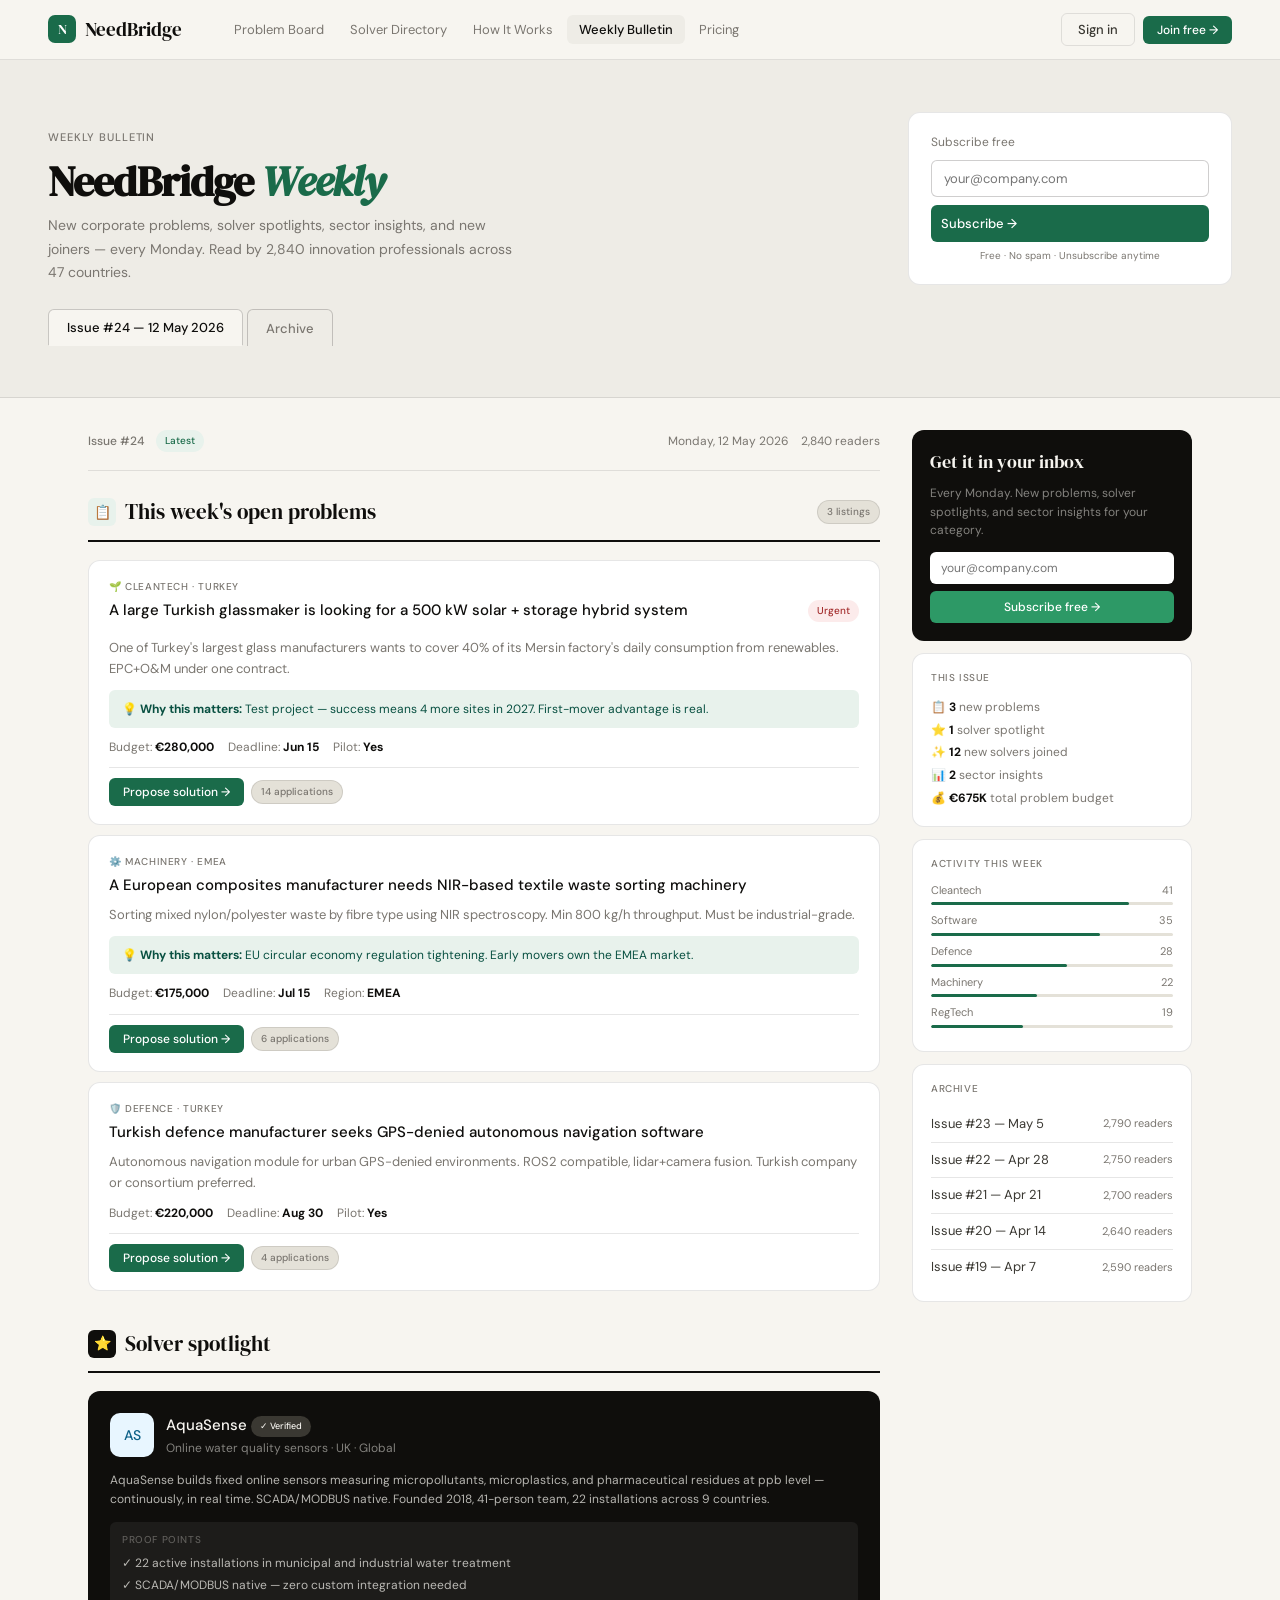
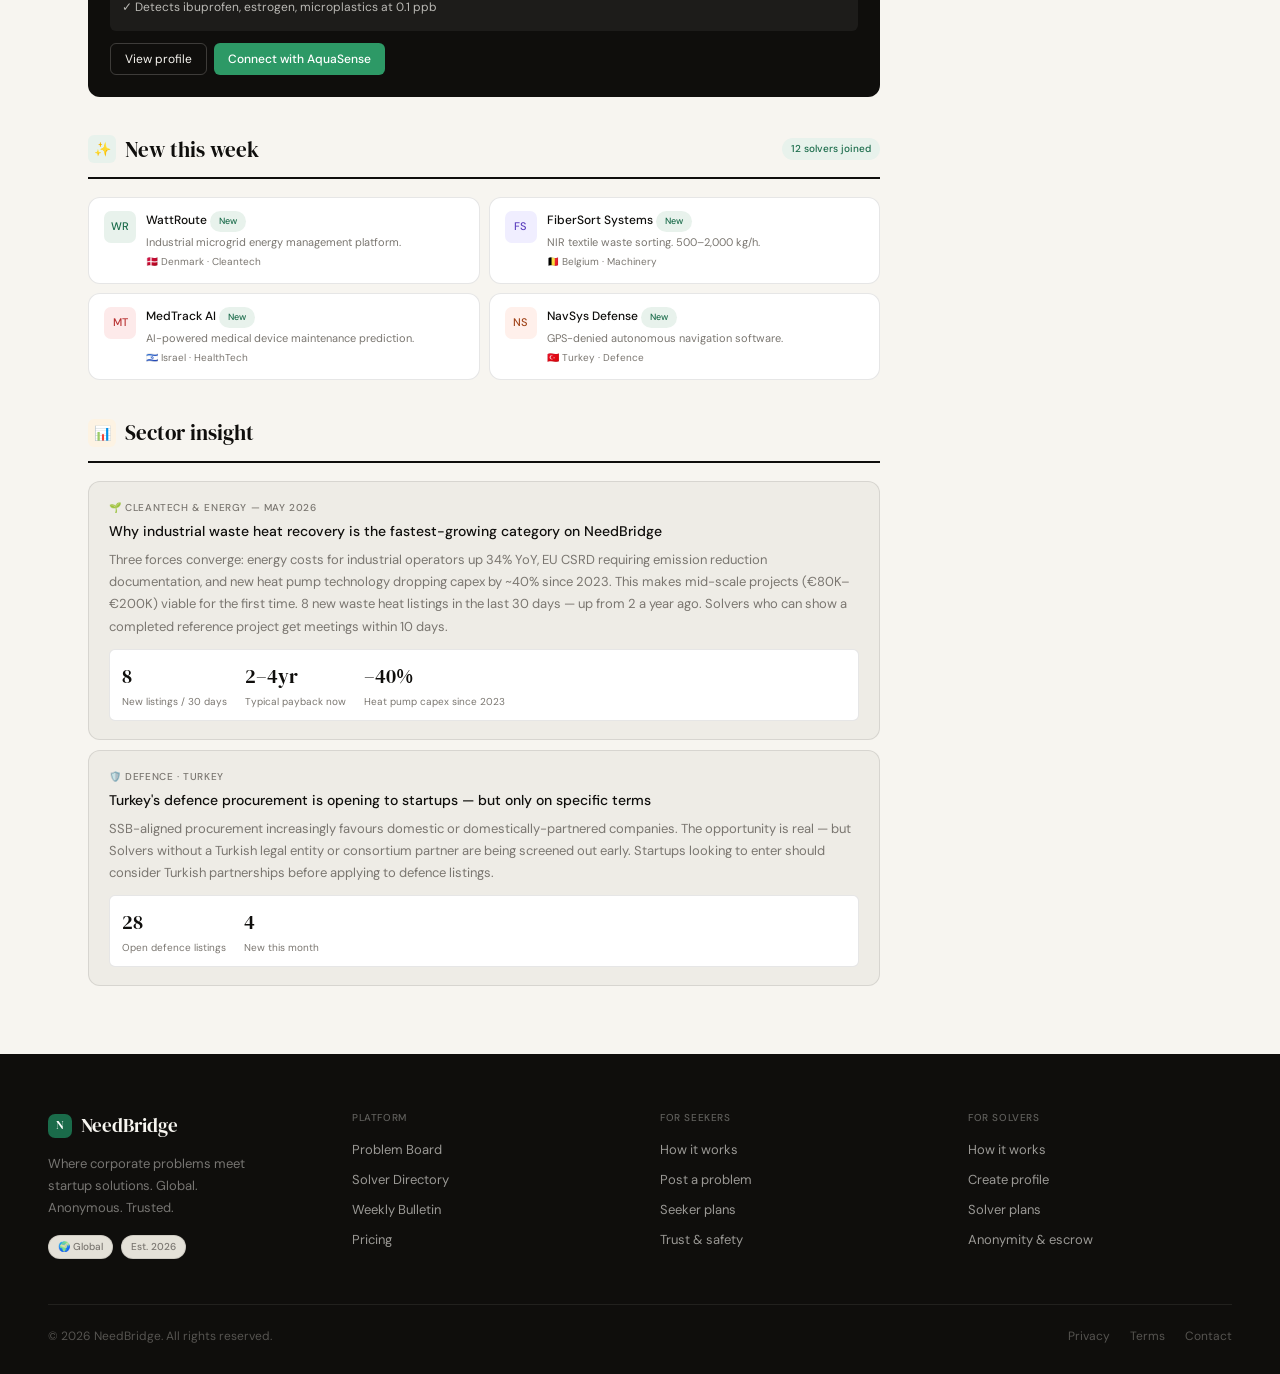
==== bulletin.html @ edf105d5 "v3 production site" ====
<!DOCTYPE html>
<html lang="en">
<head>
<meta charset="UTF-8"><meta name="viewport" content="width=device-width,initial-scale=1">
<title>Weekly Bulletin — NeedBridge</title>
<meta name="description" content="NeedBridge Weekly — new corporate problems, solver spotlights, sector insights, and new joiners. Every Monday.">
<link rel="preconnect" href="https://fonts.googleapis.com">
<link href="https://fonts.googleapis.com/css2?family=DM+Serif+Display:ital@0;1&family=DM+Sans:wght@300;400;500&display=swap" rel="stylesheet">
<link rel="stylesheet" href="style.css">
<style>
.bul-hero{background:var(--paper2);border-bottom:1px solid var(--line);padding:52px 48px}
.bh-inner{max-width:1200px;margin:0 auto;display:grid;grid-template-columns:1fr auto;align-items:end;gap:40px}
h1.bh-h{font-family:'DM Serif Display',serif;font-size:42px;line-height:1.1;letter-spacing:-.02em;margin-bottom:10px}
h1.bh-h em{font-style:italic;color:var(--green)}
.bh-d{font-size:14px;color:var(--ink3);line-height:1.7;max-width:480px}
.sub-box{background:var(--white);border:1px solid var(--line);border-radius:var(--rl);padding:20px 22px;min-width:240px}
.sub-lbl{font-size:12px;color:var(--ink3);margin-bottom:8px}
.sub-in{width:100%;padding:9px 12px;border:1px solid var(--line2);border-radius:var(--r);font-size:13px;font-family:'DM Sans',sans-serif;color:var(--ink);outline:none;margin-bottom:8px}
.sub-in:focus{border-color:var(--green)}
.sub-note{font-size:10px;color:var(--ink3);text-align:center;margin-top:6px}
.bul-tabs{display:flex;gap:4px;margin-top:24px}
.btab{padding:9px 18px;font-size:13px;font-weight:500;cursor:pointer;border:1px solid var(--line2);border-bottom:none;background:none;color:var(--ink3);transition:all .15s;border-radius:var(--r) var(--r) 0 0;margin-bottom:-1px}
.btab.on{background:var(--paper);color:var(--ink);border-bottom:1px solid var(--paper)}
.bul-layout{max-width:1200px;margin:0 auto;padding:32px 48px;display:grid;grid-template-columns:1fr 280px;gap:32px}
.issue-meta{display:flex;align-items:center;gap:12px;margin-bottom:24px;padding-bottom:18px;border-bottom:1px solid var(--line);font-size:12px;color:var(--ink3)}
.bsec{margin-bottom:36px}
.bsec-head{display:flex;align-items:center;gap:9px;margin-bottom:18px;padding-bottom:11px;border-bottom:2px solid var(--ink)}
.bsec-ic{width:28px;height:28px;border-radius:6px;display:flex;align-items:center;justify-content:center;font-size:14px}
.bsec-label{font-family:'DM Serif Display',serif;font-size:21px;color:var(--ink)}
.bprob{background:var(--white);border:1px solid var(--line);border-radius:var(--rl);padding:18px 20px;margin-bottom:10px;cursor:pointer;transition:border-color .15s}
.bprob:hover{border-color:var(--line2)}
.bp-lbl{font-size:10px;font-weight:500;letter-spacing:.06em;text-transform:uppercase;color:var(--ink3);margin-bottom:5px}
.bp-title{font-size:15px;font-weight:500;color:var(--ink);line-height:1.4;margin-bottom:8px}
.bp-ctx{font-size:13px;color:var(--ink3);line-height:1.65;margin-bottom:10px}
.why-box{background:var(--green-l);border-radius:var(--r);padding:10px 13px;font-size:12px;color:#085041;margin-bottom:10px;line-height:1.55}
.bp-meta{display:flex;gap:14px;flex-wrap:wrap;margin-bottom:10px}
.bm{font-size:12px;color:var(--ink3)}.bm strong{color:var(--ink)}
.bp-foot{display:flex;gap:7px;align-items:center;padding-top:10px;border-top:1px solid var(--line)}
.spotlight-dk{background:var(--ink);border-radius:var(--rl);padding:22px;margin-bottom:10px}
.sp-top{display:flex;gap:12px;align-items:flex-start;margin-bottom:12px}
.sp-logo{width:44px;height:44px;border-radius:10px;display:flex;align-items:center;justify-content:center;font-size:14px;font-weight:500;flex-shrink:0}
.sp-nm{font-size:15px;font-weight:500;color:var(--paper);margin-bottom:2px}
.sp-tl{font-size:12px;color:rgba(247,245,240,.5)}
.sp-body{font-size:12px;color:rgba(247,245,240,.72);line-height:1.65;margin-bottom:12px}
.sp-proof{background:rgba(247,245,240,.06);border-radius:var(--r);padding:10px 12px;margin-bottom:12px}
.sp-proof-lbl{font-size:10px;font-weight:500;letter-spacing:.06em;text-transform:uppercase;color:rgba(247,245,240,.3);margin-bottom:6px}
.sp-proof-item{font-size:12px;color:rgba(247,245,240,.72);margin-bottom:3px}
.sp-foot{display:flex;gap:7px}
.btn-wh{font-size:12px;padding:7px 14px;border-radius:var(--r);border:1px solid rgba(247,245,240,.2);background:none;color:var(--paper);cursor:pointer;font-family:'DM Sans',sans-serif}
.btn-gm{font-size:12px;padding:7px 14px;border-radius:var(--r);border:none;background:var(--green-m);color:#fff;cursor:pointer;font-family:'DM Sans',sans-serif;font-weight:500}
.new-grid{display:grid;grid-template-columns:1fr 1fr;gap:9px}
.nsu{background:var(--white);border:1px solid var(--line);border-radius:var(--rl);padding:13px 15px;display:flex;gap:10px}
.nsu-logo{width:32px;height:32px;border-radius:7px;display:flex;align-items:center;justify-content:center;font-size:11px;font-weight:500;flex-shrink:0}
.nsu-nm{font-size:12px;font-weight:500;color:var(--ink);margin-bottom:2px}
.nsu-ds{font-size:11px;color:var(--ink3);line-height:1.5}
.nsu-co{font-size:10px;color:var(--ink3);margin-top:4px}
.insight{background:var(--paper2);border:1px solid var(--line);border-radius:var(--rl);padding:18px 20px;margin-bottom:10px}
.ins-tag{font-size:10px;font-weight:500;letter-spacing:.06em;text-transform:uppercase;color:var(--ink3);margin-bottom:6px}
.ins-title{font-size:14px;font-weight:500;color:var(--ink);margin-bottom:8px;line-height:1.4}
.ins-body{font-size:13px;color:var(--ink3);line-height:1.7;margin-bottom:11px}
.ins-stats{display:flex;gap:18px;background:var(--white);border-radius:var(--r);border:1px solid var(--line);padding:10px 12px}
.is-n{font-family:'DM Serif Display',serif;font-size:20px;color:var(--ink)}
.is-l{font-size:10px;color:var(--ink3);margin-top:2px}
.bul-sb{display:flex;flex-direction:column;gap:12px}
.sb-card{background:var(--white);border:1px solid var(--line);border-radius:var(--rl);padding:16px 18px}
.sb-t{font-size:10px;font-weight:500;letter-spacing:.06em;text-transform:uppercase;color:var(--ink3);margin-bottom:10px}
.stbar{margin-bottom:7px}
.stbar-lbl{display:flex;justify-content:space-between;font-size:11px;color:var(--ink3);margin-bottom:3px}
.stbar-tr{height:3px;background:var(--paper3);border-radius:2px;overflow:hidden}
.stbar-fl{height:100%;border-radius:2px;background:var(--green)}
.arc-item{display:flex;justify-content:space-between;align-items:center;padding:7px 0;border-bottom:1px solid var(--line);cursor:pointer}
.arc-item:last-child{border-bottom:none}
.arc-l{font-size:13px;color:var(--ink2);transition:color .15s}.arc-item:hover .arc-l{color:var(--green)}
.arc-m{font-size:11px;color:var(--ink3)}
.sub-dk{background:var(--ink);border-radius:var(--rl);padding:18px}
.sd-h{font-family:'DM Serif Display',serif;font-size:18px;color:var(--paper);margin-bottom:7px}
.sd-d{font-size:12px;color:rgba(247,245,240,.5);margin-bottom:12px;line-height:1.55}
.sd-in{width:100%;padding:8px 11px;border-radius:var(--r);border:none;font-size:12px;font-family:'DM Sans',sans-serif;margin-bottom:7px;outline:none}
.sd-btn{width:100%;padding:8px;border-radius:var(--r);border:none;background:var(--green-m);color:#fff;font-size:12px;font-weight:500;cursor:pointer;font-family:'DM Sans',sans-serif}

/* 
  BEEHIIV EMBED NOTE:
  To connect your real Beehiiv newsletter:
  1. Create account at beehiiv.com (free)
  2. Go to Settings > Embeds
  3. Copy the embed code
  4. Replace the .sub-box form in the hero AND .sub-dk sidebar 
     with your Beehiiv embed code
*/
</style>
</head>
<body>
<div id="nav-root"></div>

<div class="bul-hero">
  <div class="bh-inner">
    <div>
      <div style="font-size:11px;font-weight:500;letter-spacing:.08em;text-transform:uppercase;color:var(--ink3);margin-bottom:11px">Weekly Bulletin</div>
      <h1 class="bh-h">NeedBridge <em>Weekly</em></h1>
      <p class="bh-d">New corporate problems, solver spotlights, sector insights, and new joiners — every Monday. Read by 2,840 innovation professionals across 47 countries.</p>
    </div>
    <div class="sub-box">
      <div class="sub-lbl">Subscribe free</div>
      <!-- REPLACE THIS WITH YOUR BEEHIIV EMBED CODE -->
      <input class="sub-in" type="email" placeholder="your@company.com">
      <button class="btn btn-primary" style="width:100%;font-size:13px;padding:10px" onclick="subscribeNewsletter()">Subscribe →</button>
      <div class="sub-note">Free · No spam · Unsubscribe anytime</div>
    </div>
  </div>
  <div style="max-width:1200px;margin:0 auto">
    <div class="bul-tabs">
      <button class="btab on" onclick="showIssue('current',this)">Issue #24 — 12 May 2026</button>
      <button class="btab" onclick="showIssue('archive',this)">Archive</button>
    </div>
  </div>
</div>

<div id="issue-current" style="display:block">
<div class="bul-layout">
  <div>
    <div class="issue-meta">
      <span style="font-weight:500">Issue #24</span>
      <span class="badge badge-green">Latest</span>
      <span style="margin-left:auto">Monday, 12 May 2026</span>
      <span>2,840 readers</span>
    </div>

    <div class="bsec">
      <div class="bsec-head">
        <div class="bsec-ic" style="background:var(--green-l)">📋</div>
        <span class="bsec-label">This week's open problems</span>
        <span class="badge badge-gray" style="margin-left:auto">3 listings</span>
      </div>

      <div class="bprob" onclick="location.href='problems.html'">
        <div class="bp-lbl">🌱 Cleantech · Turkey</div>
        <div style="display:flex;justify-content:space-between;align-items:flex-start;margin-bottom:8px">
          <div class="bp-title" style="flex:1;margin-right:10px">A large Turkish glassmaker is looking for a 500 kW solar + storage hybrid system</div>
          <span class="badge badge-red">Urgent</span>
        </div>
        <div class="bp-ctx">One of Turkey's largest glass manufacturers wants to cover 40% of its Mersin factory's daily consumption from renewables. EPC+O&M under one contract.</div>
        <div class="why-box">💡 <strong>Why this matters:</strong> Test project — success means 4 more sites in 2027. First-mover advantage is real.</div>
        <div class="bp-meta"><span class="bm">Budget: <strong>€280,000</strong></span><span class="bm">Deadline: <strong>Jun 15</strong></span><span class="bm">Pilot: <strong>Yes</strong></span></div>
        <div class="bp-foot"><button class="btn btn-primary btn-sm">Propose solution →</button><span class="badge badge-gray">14 applications</span></div>
      </div>

      <div class="bprob" onclick="location.href='problems.html'">
        <div class="bp-lbl">⚙️ Machinery · EMEA</div>
        <div class="bp-title" style="margin-bottom:8px">A European composites manufacturer needs NIR-based textile waste sorting machinery</div>
        <div class="bp-ctx">Sorting mixed nylon/polyester waste by fibre type using NIR spectroscopy. Min 800 kg/h throughput. Must be industrial-grade.</div>
        <div class="why-box">💡 <strong>Why this matters:</strong> EU circular economy regulation tightening. Early movers own the EMEA market.</div>
        <div class="bp-meta"><span class="bm">Budget: <strong>€175,000</strong></span><span class="bm">Deadline: <strong>Jul 15</strong></span><span class="bm">Region: <strong>EMEA</strong></span></div>
        <div class="bp-foot"><button class="btn btn-primary btn-sm">Propose solution →</button><span class="badge badge-gray">6 applications</span></div>
      </div>

      <div class="bprob" onclick="location.href='problems.html'">
        <div class="bp-lbl">🛡️ Defence · Turkey</div>
        <div class="bp-title" style="margin-bottom:8px">Turkish defence manufacturer seeks GPS-denied autonomous navigation software</div>
        <div class="bp-ctx">Autonomous navigation module for urban GPS-denied environments. ROS2 compatible, lidar+camera fusion. Turkish company or consortium preferred.</div>
        <div class="bp-meta"><span class="bm">Budget: <strong>€220,000</strong></span><span class="bm">Deadline: <strong>Aug 30</strong></span><span class="bm">Pilot: <strong>Yes</strong></span></div>
        <div class="bp-foot"><button class="btn btn-primary btn-sm">Propose solution →</button><span class="badge badge-gray">4 applications</span></div>
      </div>
    </div>

    <div class="bsec">
      <div class="bsec-head">
        <div class="bsec-ic" style="background:var(--ink);color:var(--paper)">⭐</div>
        <span class="bsec-label">Solver spotlight</span>
      </div>
      <div class="spotlight-dk">
        <div class="sp-top">
          <div class="sp-logo" style="background:#e8f6ff;color:#0c6087">AS</div>
          <div>
            <div class="sp-nm">AquaSense <span class="badge badge-dark" style="font-size:9px;vertical-align:middle">✓ Verified</span></div>
            <div class="sp-tl">Online water quality sensors · UK · Global</div>
          </div>
        </div>
        <div class="sp-body">AquaSense builds fixed online sensors measuring micropollutants, microplastics, and pharmaceutical residues at ppb level — continuously, in real time. SCADA/MODBUS native. Founded 2018, 41-person team, 22 installations across 9 countries.</div>
        <div class="sp-proof">
          <div class="sp-proof-lbl">Proof points</div>
          <div class="sp-proof-item">✓ 22 active installations in municipal and industrial water treatment</div>
          <div class="sp-proof-item">✓ SCADA/MODBUS native — zero custom integration needed</div>
          <div class="sp-proof-item">✓ Detects ibuprofen, estrogen, microplastics at 0.1 ppb</div>
        </div>
        <div class="sp-foot">
          <button class="btn-wh" onclick="location.href='solvers.html'">View profile</button>
          <button class="btn-gm" onclick="location.href='join.html?role=seeker'">Connect with AquaSense</button>
        </div>
      </div>
    </div>

    <div class="bsec">
      <div class="bsec-head">
        <div class="bsec-ic" style="background:var(--green-l)">✨</div>
        <span class="bsec-label">New this week</span>
        <span class="badge badge-green" style="margin-left:auto">12 solvers joined</span>
      </div>
      <div class="new-grid">
        <div class="nsu"><div class="nsu-logo" style="background:#e8f2ec;color:#1a6b4a">WR</div><div><div class="nsu-nm">WattRoute <span class="badge badge-new" style="font-size:9px">New</span></div><div class="nsu-ds">Industrial microgrid energy management platform.</div><div class="nsu-co">🇩🇰 Denmark · Cleantech</div></div></div>
        <div class="nsu"><div class="nsu-logo" style="background:#f0eeff;color:#5b3fbe">FS</div><div><div class="nsu-nm">FiberSort Systems <span class="badge badge-new" style="font-size:9px">New</span></div><div class="nsu-ds">NIR textile waste sorting. 500–2,000 kg/h.</div><div class="nsu-co">🇧🇪 Belgium · Machinery</div></div></div>
        <div class="nsu"><div class="nsu-logo" style="background:#fdeaea;color:#b83232">MT</div><div><div class="nsu-nm">MedTrack AI <span class="badge badge-new" style="font-size:9px">New</span></div><div class="nsu-ds">AI-powered medical device maintenance prediction.</div><div class="nsu-co">🇮🇱 Israel · HealthTech</div></div></div>
        <div class="nsu"><div class="nsu-logo" style="background:#fff0eb;color:#a0441a">NS</div><div><div class="nsu-nm">NavSys Defense <span class="badge badge-new" style="font-size:9px">New</span></div><div class="nsu-ds">GPS-denied autonomous navigation software.</div><div class="nsu-co">🇹🇷 Turkey · Defence</div></div></div>
      </div>
    </div>

    <div class="bsec">
      <div class="bsec-head">
        <div class="bsec-ic" style="background:var(--amber-l)">📊</div>
        <span class="bsec-label">Sector insight</span>
      </div>
      <div class="insight">
        <div class="ins-tag">🌱 Cleantech & Energy — May 2026</div>
        <div class="ins-title">Why industrial waste heat recovery is the fastest-growing category on NeedBridge</div>
        <div class="ins-body">Three forces converge: energy costs for industrial operators up 34% YoY, EU CSRD requiring emission reduction documentation, and new heat pump technology dropping capex by ~40% since 2023. This makes mid-scale projects (€80K–€200K) viable for the first time. 8 new waste heat listings in the last 30 days — up from 2 a year ago. Solvers who can show a completed reference project get meetings within 10 days.</div>
        <div class="ins-stats">
          <div><div class="is-n">8</div><div class="is-l">New listings / 30 days</div></div>
          <div><div class="is-n">2–4yr</div><div class="is-l">Typical payback now</div></div>
          <div><div class="is-n">–40%</div><div class="is-l">Heat pump capex since 2023</div></div>
        </div>
      </div>
      <div class="insight">
        <div class="ins-tag">🛡️ Defence · Turkey</div>
        <div class="ins-title">Turkey's defence procurement is opening to startups — but only on specific terms</div>
        <div class="ins-body">SSB-aligned procurement increasingly favours domestic or domestically-partnered companies. The opportunity is real — but Solvers without a Turkish legal entity or consortium partner are being screened out early. Startups looking to enter should consider Turkish partnerships before applying to defence listings.</div>
        <div class="ins-stats">
          <div><div class="is-n">28</div><div class="is-l">Open defence listings</div></div>
          <div><div class="is-n">4</div><div class="is-l">New this month</div></div>
        </div>
      </div>
    </div>
  </div>

  <div class="bul-sb">
    <div class="sub-dk">
      <div class="sd-h">Get it in your inbox</div>
      <div class="sd-d">Every Monday. New problems, solver spotlights, and sector insights for your category.</div>
      <!-- REPLACE WITH BEEHIIV EMBED -->
      <input class="sd-in" type="email" placeholder="your@company.com">
      <button class="sd-btn" onclick="subscribeNewsletter()">Subscribe free →</button>
    </div>
    <div class="sb-card">
      <div class="sb-t">This issue</div>
      <div style="font-size:12px;color:var(--ink3);line-height:1.9">
        <div>📋 <strong style="color:var(--ink)">3</strong> new problems</div>
        <div>⭐ <strong style="color:var(--ink)">1</strong> solver spotlight</div>
        <div>✨ <strong style="color:var(--ink)">12</strong> new solvers joined</div>
        <div>📊 <strong style="color:var(--ink)">2</strong> sector insights</div>
        <div>💰 <strong style="color:var(--ink)">€675K</strong> total problem budget</div>
      </div>
    </div>
    <div class="sb-card">
      <div class="sb-t">Activity this week</div>
      <div class="stbar"><div class="stbar-lbl"><span>Cleantech</span><span>41</span></div><div class="stbar-tr"><div class="stbar-fl" style="width:82%"></div></div></div>
      <div class="stbar"><div class="stbar-lbl"><span>Software</span><span>35</span></div><div class="stbar-tr"><div class="stbar-fl" style="width:70%"></div></div></div>
      <div class="stbar"><div class="stbar-lbl"><span>Defence</span><span>28</span></div><div class="stbar-tr"><div class="stbar-fl" style="width:56%"></div></div></div>
      <div class="stbar"><div class="stbar-lbl"><span>Machinery</span><span>22</span></div><div class="stbar-tr"><div class="stbar-fl" style="width:44%"></div></div></div>
      <div class="stbar"><div class="stbar-lbl"><span>RegTech</span><span>19</span></div><div class="stbar-tr"><div class="stbar-fl" style="width:38%"></div></div></div>
    </div>
    <div class="sb-card">
      <div class="sb-t">Archive</div>
      <div class="arc-item"><span class="arc-l">Issue #23 — May 5</span><span class="arc-m">2,790 readers</span></div>
      <div class="arc-item"><span class="arc-l">Issue #22 — Apr 28</span><span class="arc-m">2,750 readers</span></div>
      <div class="arc-item"><span class="arc-l">Issue #21 — Apr 21</span><span class="arc-m">2,700 readers</span></div>
      <div class="arc-item"><span class="arc-l">Issue #20 — Apr 14</span><span class="arc-m">2,640 readers</span></div>
      <div class="arc-item"><span class="arc-l">Issue #19 — Apr 7</span><span class="arc-m">2,590 readers</span></div>
    </div>
  </div>
</div>
</div>

<div id="issue-archive" style="display:none">
<div style="max-width:1200px;margin:0 auto;padding:32px 48px">
  <div style="font-size:15px;color:var(--ink3);margin-bottom:22px">All 24 issues of NeedBridge Weekly</div>
  <div style="display:grid;grid-template-columns:repeat(4,1fr);gap:10px" id="archive-grid"></div>
</div>
</div>

<div id="footer-root"></div>
<script src="components.js"></script>
<script>
document.getElementById('nav-root').innerHTML = NAV('bulletin');
document.getElementById('footer-root').innerHTML = FOOTER();

const grid = document.getElementById('archive-grid');
for(let n=24;n>=1;n--){
  const d = document.createElement('div');
  d.className = 'card';
  d.style.cursor = 'pointer';
  d.onclick = () => showIssue('current', document.querySelector('.btab'));
  d.innerHTML = `<div style="font-size:11px;color:var(--ink3);margin-bottom:5px">Issue #${n}</div>
    <div style="font-size:13px;font-weight:500;color:var(--ink);margin-bottom:3px">NeedBridge Weekly</div>
    <div style="font-size:12px;color:var(--ink3);margin-bottom:8px">May ${Math.max(1,26-n)}, 2026</div>
    <div style="font-size:11px;color:var(--ink3)">${(2840-(24-n)*20).toLocaleString()} readers</div>`;
  grid.appendChild(d);
}

function showIssue(id, btn){
  document.getElementById('issue-current').style.display = id==='current'?'block':'none';
  document.getElementById('issue-archive').style.display = id==='archive'?'block':'none';
  document.querySelectorAll('.btab').forEach(b=>b.classList.remove('on'));
  if(btn) btn.classList.add('on');
}

function subscribeNewsletter(){
  /* 
    TODO: Replace with your Beehiiv subscription endpoint or embed.
    For now shows a simple alert.
  */
  alert('Thanks! You\'re subscribed to NeedBridge Weekly. Check your inbox for a confirmation email.');
}
</script>
</body>
</html>
---- style.css ----
@import url('https://fonts.googleapis.com/css2?family=DM+Serif+Display:ital@0;1&family=DM+Sans:wght@300;400;500&display=swap');

:root {
  --ink:       #0f0e0c;
  --ink2:      #3a3832;
  --ink3:      #7a7670;
  --paper:     #f7f5f0;
  --paper2:    #eeece6;
  --paper3:    #e4e1d8;
  --white:     #ffffff;
  --green:     #1a6b4a;
  --green-l:   #e8f2ec;
  --green-m:   #2d9966;
  --amber:     #c47c1a;
  --amber-l:   #fdf3e3;
  --blue:      #185fa5;
  --blue-l:    #e6f1fb;
  --red:       #a32d2d;
  --red-l:     #fcebeb;
  --line:      rgba(15,14,12,0.10);
  --line2:     rgba(15,14,12,0.20);
  --r:         6px;
  --rl:        12px;
  --rxl:       16px;
}

*, *::before, *::after { box-sizing: border-box; margin: 0; padding: 0; }
html { scroll-behavior: smooth; }
body { font-family: 'DM Sans', sans-serif; background: var(--paper); color: var(--ink); font-size: 15px; line-height: 1.6; -webkit-font-smoothing: antialiased; }
h1,h2,h3,h4 { font-family: 'DM Serif Display', serif; }
a { color: inherit; text-decoration: none; }
img { display: block; max-width: 100%; }
button { font-family: 'DM Sans', sans-serif; cursor: pointer; }
input, textarea, select { font-family: 'DM Sans', sans-serif; }

/* NAV */
.nav {
  position: sticky; top: 0; z-index: 100;
  background: rgba(247,245,240,.96); backdrop-filter: blur(10px);
  border-bottom: 1px solid var(--line);
  padding: 0 48px; height: 60px;
  display: flex; align-items: center; gap: 4px;
}
.nav-logo {
  font-family: 'DM Serif Display', serif;
  font-size: 19px; color: var(--ink);
  display: flex; align-items: center; gap: 9px;
  margin-right: 36px; text-decoration: none; flex-shrink: 0;
}
.logo-mark {
  width: 28px; height: 28px; background: var(--green);
  border-radius: 7px; display: flex; align-items: center;
  justify-content: center; font-size: 14px; color: #fff;
}
.nav-links { display: flex; gap: 2px; flex: 1; }
.nav-link {
  font-size: 13px; color: var(--ink3);
  padding: 6px 12px; border-radius: var(--r);
  transition: all .15s; border: none; background: none;
  white-space: nowrap; cursor: pointer;
}
.nav-link:hover, .nav-link.active {
  color: var(--ink); background: var(--paper2); font-weight: 500;
}
.nav-right { display: flex; gap: 8px; align-items: center; margin-left: auto; }

/* BUTTONS */
.btn {
  display: inline-flex; align-items: center; gap: 7px;
  font-family: 'DM Sans', sans-serif; font-weight: 500;
  border-radius: var(--r); border: none; cursor: pointer;
  transition: all .15s; white-space: nowrap; text-decoration: none;
}
.btn-primary { background: var(--green); color: #fff; padding: 10px 22px; font-size: 14px; }
.btn-primary:hover { background: var(--green-m); }
.btn-outline { background: none; color: var(--ink); border: 1px solid var(--line2); padding: 9px 20px; font-size: 14px; }
.btn-outline:hover { border-color: var(--ink3); }
.btn-ghost { background: none; color: var(--ink2); border: 1px solid var(--line); padding: 7px 16px; font-size: 13px; }
.btn-ghost:hover { border-color: var(--ink3); }
.btn-sm { padding: 6px 14px; font-size: 12px; }
.btn-dark { background: var(--ink); color: var(--paper); padding: 10px 22px; font-size: 14px; }
.btn-dark:hover { background: var(--ink2); }

/* BADGES */
.badge {
  display: inline-flex; align-items: center; gap: 4px;
  font-size: 10px; font-weight: 500; padding: 3px 9px;
  border-radius: 20px; white-space: nowrap;
}
.badge-green  { background: var(--green-l); color: var(--green); }
.badge-amber  { background: var(--amber-l); color: var(--amber); }
.badge-blue   { background: var(--blue-l);  color: var(--blue);  }
.badge-red    { background: var(--red-l);   color: var(--red);   }
.badge-dark   { background: var(--ink2);    color: var(--paper); }
.badge-gray   { background: var(--paper3);  color: var(--ink3); border: 1px solid var(--line); }
.badge-new    { background: var(--green-l); color: var(--green); }

/* TAGS */
.tag { font-size: 10px; padding: 2px 8px; border-radius: 4px; background: var(--paper2); color: var(--ink3); border: 1px solid var(--line); }
.tags { display: flex; gap: 5px; flex-wrap: wrap; }

/* CARDS */
.card { background: var(--white); border: 1px solid var(--line); border-radius: var(--rl); padding: 20px 22px; }
.card:hover { border-color: var(--line2); }
.card-muted { background: var(--paper2); border: 1px solid var(--line); border-radius: var(--rl); padding: 20px 22px; }

/* SECTION */
.section { padding: 72px 48px; max-width: 1200px; margin: 0 auto; }
.section-full { padding: 72px 48px; }
.sec-tag { font-size: 11px; font-weight: 500; letter-spacing: .08em; text-transform: uppercase; color: var(--ink3); margin-bottom: 10px; }
.sec-h { font-size: 38px; line-height: 1.1; letter-spacing: -.02em; margin-bottom: 14px; }
.sec-h em { font-style: italic; color: var(--green); }
.sec-d { font-size: 15px; color: var(--ink3); line-height: 1.7; max-width: 520px; }

/* TRUST STRIP */
.trust-strip { border-top: 1px solid var(--line); border-bottom: 1px solid var(--line); background: var(--paper2); padding: 16px 48px; display: flex; align-items: center; gap: 32px; overflow: hidden; }
.ts-label { font-size: 10px; font-weight: 500; letter-spacing: .07em; text-transform: uppercase; color: var(--ink3); flex-shrink: 0; }
.ts-logos { display: flex; gap: 28px; flex-wrap: wrap; align-items: center; }
.ts-logo { font-family: 'DM Serif Display', serif; font-size: 14px; color: var(--ink3); }

/* FREE BANNER */
.free-banner { background: var(--green-l); border: 1px solid rgba(26,107,74,.15); border-radius: var(--r); padding: 10px 16px; font-size: 12px; color: var(--green); display: flex; align-items: center; gap: 8px; margin-bottom: 16px; }

/* LOCK OVERLAY */
.locked-wrap { position: relative; overflow: hidden; border-radius: var(--rl); }
.locked-overlay {
  position: absolute; inset: 0;
  background: linear-gradient(to bottom, rgba(247,245,240,0) 0%, rgba(247,245,240,.92) 40%, rgba(247,245,240,1) 100%);
  display: flex; flex-direction: column; align-items: center; justify-content: flex-end;
  padding-bottom: 32px; z-index: 2;
}
.lock-box { text-align: center; }
.lock-icon { font-size: 24px; margin-bottom: 10px; }
.lock-title { font-size: 15px; font-weight: 500; color: var(--ink); margin-bottom: 6px; }
.lock-sub { font-size: 13px; color: var(--ink3); margin-bottom: 16px; }

/* DARK SECTION */
.dark-section { background: var(--ink); color: var(--paper); padding: 72px 48px; }
.dark-inner { max-width: 1200px; margin: 0 auto; }
.dark-tag { font-size: 11px; font-weight: 500; letter-spacing: .08em; text-transform: uppercase; color: rgba(247,245,240,.35); margin-bottom: 10px; }
.dark-h { font-family: 'DM Serif Display', serif; font-size: 38px; letter-spacing: -.02em; margin-bottom: 14px; color: var(--paper); }
.dark-h em { font-style: italic; color: var(--green-m); }
.dark-d { font-size: 15px; color: rgba(247,245,240,.6); line-height: 1.7; max-width: 520px; }

/* FOOTER */
footer { background: var(--ink); color: var(--paper); padding: 56px 48px 28px; }
.footer-inner { max-width: 1200px; margin: 0 auto; }
.footer-grid { display: grid; grid-template-columns: 260px 1fr 1fr 1fr; gap: 44px; margin-bottom: 44px; }
.footer-logo { font-family: 'DM Serif Display', serif; font-size: 19px; display: flex; align-items: center; gap: 9px; margin-bottom: 12px; color: var(--paper); }
.footer-desc { font-size: 13px; color: rgba(247,245,240,.45); line-height: 1.7; max-width: 210px; }
.footer-col-title { font-size: 10px; font-weight: 500; letter-spacing: .06em; text-transform: uppercase; color: rgba(247,245,240,.35); margin-bottom: 14px; }
.footer-link { display: block; font-size: 13px; color: rgba(247,245,240,.6); margin-bottom: 9px; transition: color .15s; }
.footer-link:hover { color: var(--paper); }
.footer-bottom { border-top: 1px solid rgba(247,245,240,.08); padding-top: 22px; display: flex; justify-content: space-between; align-items: center; }
.footer-copy { font-size: 12px; color: rgba(247,245,240,.3); }
.footer-legal { display: flex; gap: 20px; }
.footer-legal a { font-size: 12px; color: rgba(247,245,240,.3); transition: color .15s; }
.footer-legal a:hover { color: rgba(247,245,240,.7); }

/* NL SECTION */
.nl-section { border-top: 1px solid var(--line); padding: 72px 48px; text-align: center; }
.nl-inner { max-width: 520px; margin: 0 auto; }
.nl-pre { font-size: 12px; color: var(--ink3); margin-bottom: 8px; }
.nl-h { font-family: 'DM Serif Display', serif; font-size: 34px; letter-spacing: -.01em; margin-bottom: 12px; line-height: 1.15; }
.nl-d { font-size: 14px; color: var(--ink3); margin-bottom: 24px; line-height: 1.7; }
.nl-form { display: flex; gap: 8px; max-width: 380px; margin: 0 auto 10px; }
.nl-input { flex: 1; padding: 10px 14px; border-radius: var(--r); border: 1px solid var(--line2); background: var(--white); font-size: 13px; font-family: 'DM Sans', sans-serif; color: var(--ink); outline: none; transition: border-color .15s; }
.nl-input:focus { border-color: var(--green); }
.nl-note { font-size: 11px; color: var(--ink3); }

/* FORM ELEMENTS */
.form-group { margin-bottom: 16px; }
.form-label { font-size: 11px; font-weight: 500; color: var(--ink3); display: block; margin-bottom: 5px; letter-spacing: .02em; }
.form-input { width: 100%; padding: 9px 12px; border: 1px solid var(--line2); border-radius: var(--r); font-size: 13px; font-family: 'DM Sans', sans-serif; color: var(--ink); background: var(--white); outline: none; transition: border-color .15s; }
.form-input:focus { border-color: var(--green); }
.form-select { width: 100%; padding: 9px 12px; border: 1px solid var(--line2); border-radius: var(--r); font-size: 13px; font-family: 'DM Sans', sans-serif; color: var(--ink); background: var(--white); outline: none; }
.form-textarea { width: 100%; padding: 9px 12px; border: 1px solid var(--line2); border-radius: var(--r); font-size: 13px; font-family: 'DM Sans', sans-serif; color: var(--ink); background: var(--white); outline: none; resize: vertical; min-height: 90px; transition: border-color .15s; }
.form-textarea:focus { border-color: var(--green); }
.form-row { display: grid; grid-template-columns: 1fr 1fr; gap: 12px; }

/* HOW STEPS */
.how-step { display: grid; grid-template-columns: 48px 1fr; gap: 0; }
.hs-left { display: flex; flex-direction: column; align-items: center; padding-top: 2px; }
.hs-num { width: 36px; height: 36px; border-radius: 50%; display: flex; align-items: center; justify-content: center; font-size: 13px; font-weight: 500; flex-shrink: 0; }
.hs-line { width: 1.5px; flex: 1; min-height: 20px; background: var(--line); margin-top: 3px; }
.hs-body { padding: 0 0 28px 16px; }
.hs-label { font-size: 10px; font-weight: 500; letter-spacing: .07em; text-transform: uppercase; margin-bottom: 5px; }
.hs-title { font-size: 16px; font-weight: 500; color: var(--ink); margin-bottom: 7px; }
.hs-desc { font-size: 13px; color: var(--ink3); line-height: 1.7; }
.hs-detail { border-radius: var(--r); padding: 12px 14px; margin-top: 10px; }
.hs-detail-row { display: flex; align-items: flex-start; gap: 8px; font-size: 12px; line-height: 1.55; margin-bottom: 6px; color: inherit; }
.hs-detail-row:last-child { margin-bottom: 0; }

/* PLAN CARDS */
.plan { background: var(--white); border: 1px solid var(--line); border-radius: var(--rl); padding: 28px; display: flex; flex-direction: column; }
.plan.featured { background: var(--ink); border-color: var(--ink); }
.plan-tag { font-size: 10px; font-weight: 500; letter-spacing: .06em; text-transform: uppercase; color: var(--ink3); margin-bottom: 14px; }
.plan.featured .plan-tag { color: rgba(247,245,240,.4); }
.plan-name { font-family: 'DM Serif Display', serif; font-size: 22px; color: var(--ink); margin-bottom: 5px; }
.plan.featured .plan-name { color: var(--paper); }
.plan-desc { font-size: 12px; color: var(--ink3); margin-bottom: 18px; line-height: 1.6; }
.plan.featured .plan-desc { color: rgba(247,245,240,.55); }
.plan-price { font-family: 'DM Serif Display', serif; font-size: 38px; color: var(--ink); line-height: 1; }
.plan.featured .plan-price { color: var(--paper); }
.plan-period { font-size: 11px; color: var(--ink3); margin-top: 4px; margin-bottom: 20px; }
.plan.featured .plan-period { color: rgba(247,245,240,.4); }
.plan-divider { border: none; border-top: 1px solid var(--line); margin: 18px 0; }
.plan.featured .plan-divider { border-color: rgba(247,245,240,.12); }
.plan-feat { display: flex; align-items: flex-start; gap: 8px; font-size: 12px; color: var(--ink2); margin-bottom: 9px; }
.plan.featured .plan-feat { color: rgba(247,245,240,.82); }
.plan-feat-x { color: var(--ink3); text-decoration: line-through; }
.plan.featured .plan-feat-x { color: rgba(247,245,240,.3); }
.pfc { width: 15px; height: 15px; border-radius: 50%; background: var(--green-l); flex-shrink: 0; display: flex; align-items: center; justify-content: center; margin-top: 1px; }
.pfc::after { content: ''; width: 5px; height: 3px; border-left: 1.5px solid var(--green); border-bottom: 1.5px solid var(--green); transform: rotate(-45deg) translateY(-1px); display: block; }
.plan.featured .pfc { background: rgba(255,255,255,.15); }
.plan.featured .pfc::after { border-color: #fff; }
.pfx { width: 15px; height: 15px; border-radius: 50%; background: var(--paper2); flex-shrink: 0; margin-top: 1px; }
.plan.featured .pfx { background: rgba(255,255,255,.08); }
.plan-cta { margin-top: auto; padding-top: 18px; }
.cta-ghost { width: 100%; padding: 10px; border-radius: var(--r); font-size: 13px; font-weight: 500; cursor: pointer; border: 1px solid var(--line2); background: none; color: var(--ink); font-family: 'DM Sans', sans-serif; transition: border-color .15s; }
.cta-ghost:hover { border-color: var(--ink3); }
.cta-white { width: 100%; padding: 10px; border-radius: var(--r); font-size: 13px; font-weight: 500; cursor: pointer; border: 1px solid rgba(247,245,240,.2); background: rgba(247,245,240,.1); color: var(--paper); font-family: 'DM Sans', sans-serif; }

/* TOGGLE */
.toggle-wrap { display: flex; align-items: center; justify-content: center; gap: 12px; margin-bottom: 36px; }
.toggle-lbl { font-size: 13px; color: var(--ink3); }
.toggle-lbl.on { color: var(--ink); font-weight: 500; }
.save-pill { background: var(--green-l); color: var(--green); font-size: 10px; font-weight: 500; padding: 2px 8px; border-radius: 20px; }
.toggle-track { width: 40px; height: 22px; border-radius: 11px; background: var(--green); border: none; cursor: pointer; position: relative; flex-shrink: 0; }
.toggle-thumb { width: 16px; height: 16px; border-radius: 50%; background: #fff; position: absolute; top: 3px; left: 3px; transition: left .2s; }
.toggle-thumb.right { left: 21px; }

/* FAQ */
.faq-item { border-bottom: 1px solid var(--line); padding: 16px 0; cursor: pointer; }
.faq-q { font-size: 14px; font-weight: 500; color: var(--ink); display: flex; justify-content: space-between; align-items: center; gap: 16px; }
.faq-arr { width: 20px; height: 20px; border-radius: 50%; border: 1px solid var(--line2); display: flex; align-items: center; justify-content: center; font-size: 13px; flex-shrink: 0; transition: transform .2s; color: var(--ink3); }
.faq-a { font-size: 13px; color: var(--ink3); line-height: 1.7; max-height: 0; overflow: hidden; transition: max-height .3s, margin .3s; }
.faq-item.open .faq-arr { transform: rotate(45deg); }
.faq-item.open .faq-a { max-height: 200px; margin-top: 10px; }

/* MODAL */
.modal-bg { position: fixed; inset: 0; background: rgba(15,14,12,.55); z-index: 200; display: flex; align-items: flex-start; justify-content: center; padding: 40px 20px; overflow-y: auto; opacity: 0; pointer-events: none; transition: opacity .2s; }
.modal-bg.open { opacity: 1; pointer-events: all; }
.modal { background: var(--paper); border-radius: var(--rxl); width: 100%; max-width: 680px; box-shadow: 0 24px 64px rgba(0,0,0,.18); overflow: hidden; transform: translateY(20px); transition: transform .2s; }
.modal-bg.open .modal { transform: translateY(0); }

/* LINKEDIN */
.li-btn { display: inline-flex; align-items: center; gap: 7px; background: #0077B5; color: #fff; border: none; padding: 8px 16px; border-radius: var(--r); font-size: 13px; font-weight: 500; cursor: pointer; font-family: 'DM Sans', sans-serif; transition: background .15s; }
.li-btn:hover { background: #005f8e; }
.li-btn svg { width: 16px; height: 16px; fill: #fff; }

/* ANIMATIONS */
@keyframes fadeUp { from { opacity: 0; transform: translateY(14px); } to { opacity: 1; transform: translateY(0); } }
.anim { animation: fadeUp .5s ease both; }
.d1 { animation-delay: .1s; } .d2 { animation-delay: .2s; } .d3 { animation-delay: .3s; } .d4 { animation-delay: .4s; }

/* BLUR PAYWALL */
.blur-wrap { position: relative; }
.blur-content { filter: blur(4px); pointer-events: none; user-select: none; }
.blur-overlay { position: absolute; inset: 0; display: flex; flex-direction: column; align-items: center; justify-content: center; gap: 12px; }

/* RESPONSIVE */
@media (max-width: 900px) {
  .nav { padding: 0 20px; }
  .nav-links { display: none; }
  .section, .section-full, .dark-section { padding: 48px 20px; }
  .footer-grid { grid-template-columns: 1fr 1fr; gap: 28px; }
  footer { padding: 40px 20px 20px; }
}
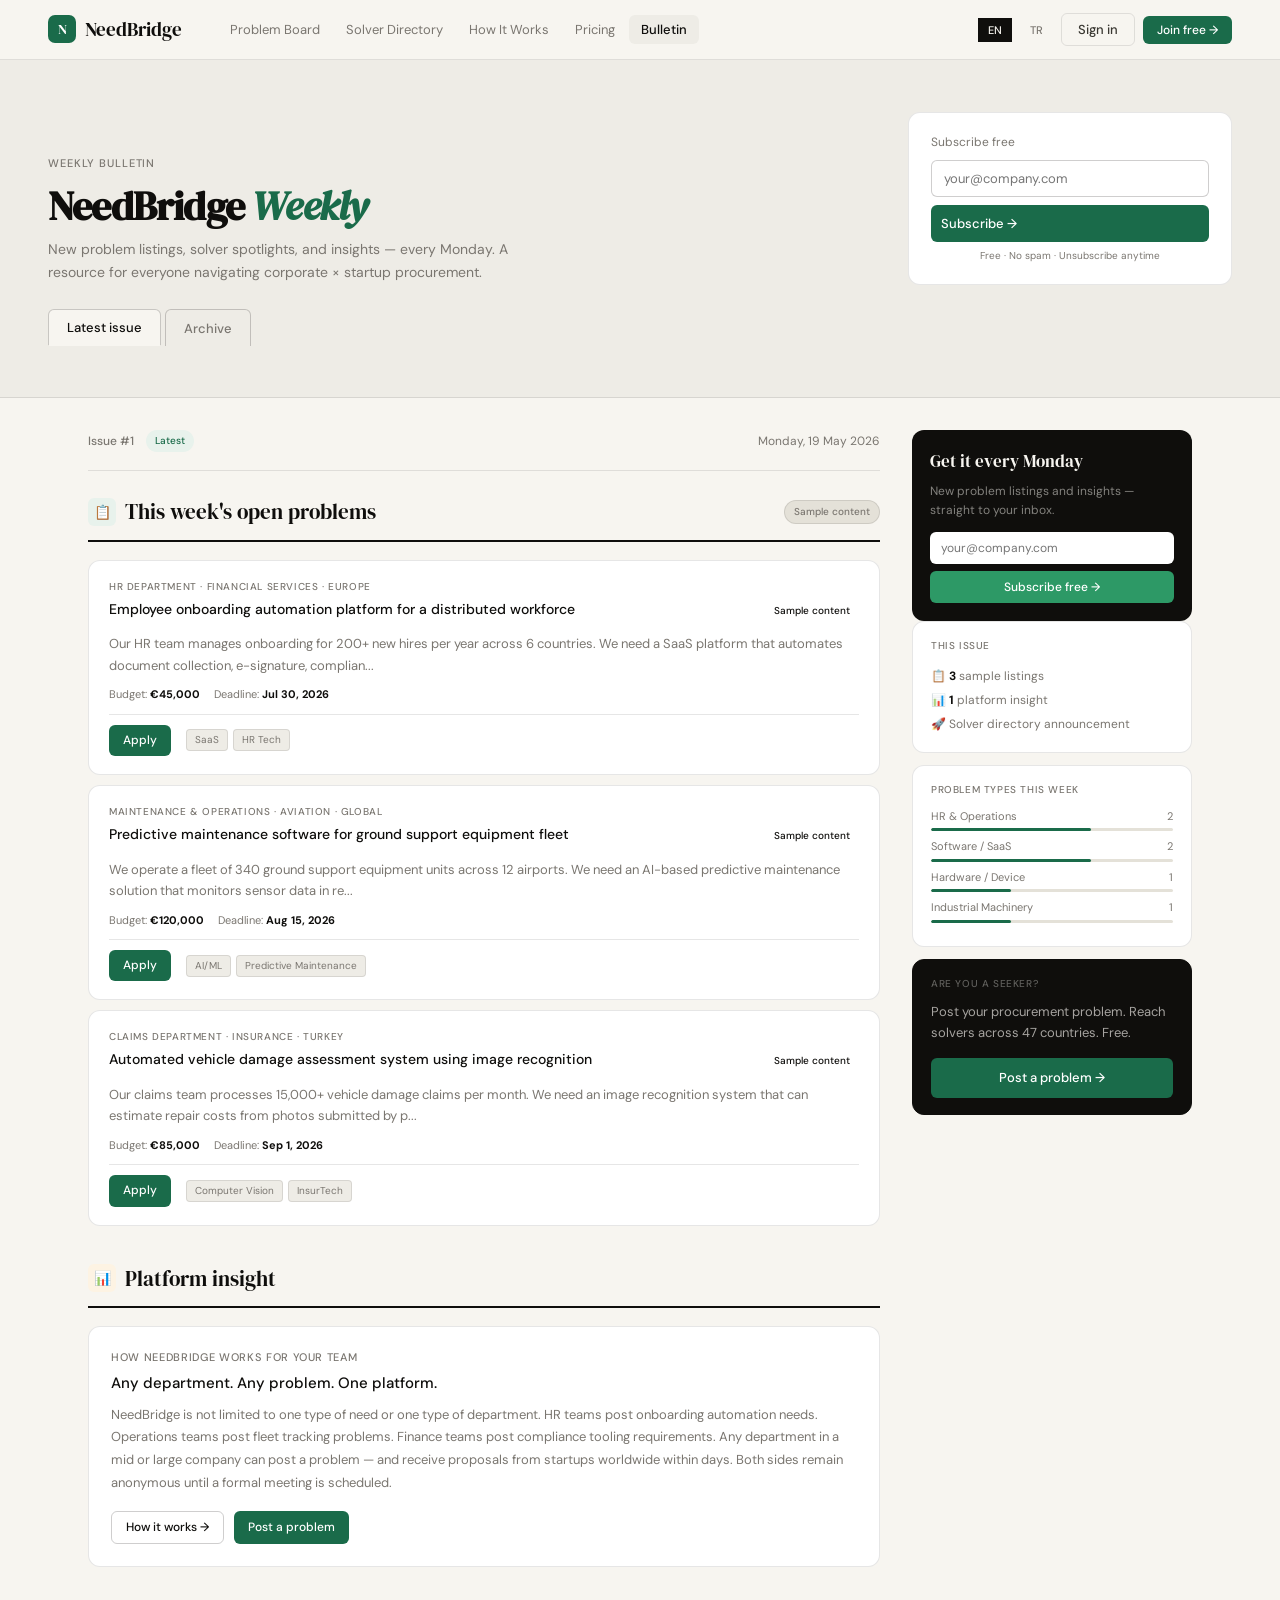
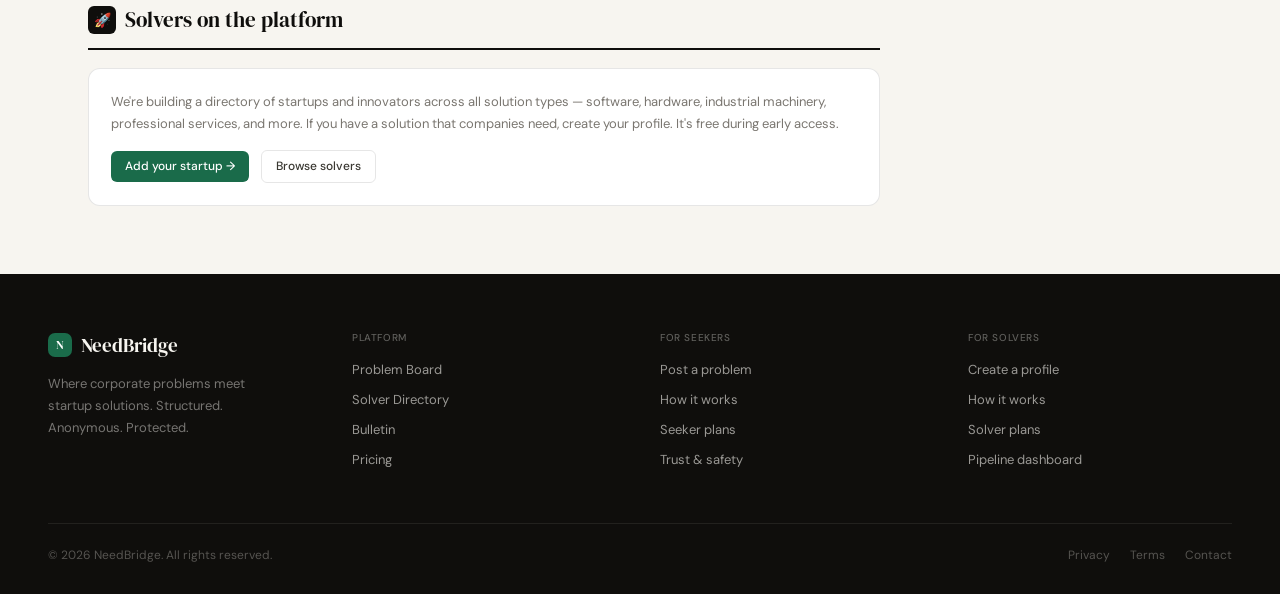
==== commit 17170c12: "final bilingual site" ====
--- a/bulletin.html
+++ b/bulletin.html
@@ -3,23 +3,22 @@
 <head>
 <meta charset="UTF-8"><meta name="viewport" content="width=device-width,initial-scale=1">
 <title>Weekly Bulletin — NeedBridge</title>
-<meta name="description" content="NeedBridge Weekly — new corporate problems, solver spotlights, sector insights, and new joiners. Every Monday.">
 <link rel="preconnect" href="https://fonts.googleapis.com">
 <link href="https://fonts.googleapis.com/css2?family=DM+Serif+Display:ital@0;1&family=DM+Sans:wght@300;400;500&display=swap" rel="stylesheet">
 <link rel="stylesheet" href="style.css">
 <style>
 .bul-hero{background:var(--paper2);border-bottom:1px solid var(--line);padding:52px 48px}
 .bh-inner{max-width:1200px;margin:0 auto;display:grid;grid-template-columns:1fr auto;align-items:end;gap:40px}
-h1.bh-h{font-family:'DM Serif Display',serif;font-size:42px;line-height:1.1;letter-spacing:-.02em;margin-bottom:10px}
+h1.bh-h{font-family:'DM Serif Display',serif;font-size:40px;line-height:1.1;letter-spacing:-.02em;margin-bottom:10px}
 h1.bh-h em{font-style:italic;color:var(--green)}
-.bh-d{font-size:14px;color:var(--ink3);line-height:1.7;max-width:480px}
+.bh-d{font-size:14px;color:var(--ink3);line-height:1.7;max-width:460px}
 .sub-box{background:var(--white);border:1px solid var(--line);border-radius:var(--rl);padding:20px 22px;min-width:240px}
 .sub-lbl{font-size:12px;color:var(--ink3);margin-bottom:8px}
 .sub-in{width:100%;padding:9px 12px;border:1px solid var(--line2);border-radius:var(--r);font-size:13px;font-family:'DM Sans',sans-serif;color:var(--ink);outline:none;margin-bottom:8px}
 .sub-in:focus{border-color:var(--green)}
 .sub-note{font-size:10px;color:var(--ink3);text-align:center;margin-top:6px}
 .bul-tabs{display:flex;gap:4px;margin-top:24px}
-.btab{padding:9px 18px;font-size:13px;font-weight:500;cursor:pointer;border:1px solid var(--line2);border-bottom:none;background:none;color:var(--ink3);transition:all .15s;border-radius:var(--r) var(--r) 0 0;margin-bottom:-1px}
+.btab{padding:9px 18px;font-size:13px;font-weight:500;cursor:pointer;border:1px solid var(--line2);border-bottom:none;background:none;color:var(--ink3);transition:all .15s;border-radius:var(--r) var(--r) 0 0;margin-bottom:-1px;font-family:'DM Sans',sans-serif}
 .btab.on{background:var(--paper);color:var(--ink);border-bottom:1px solid var(--paper)}
 .bul-layout{max-width:1200px;margin:0 auto;padding:32px 48px;display:grid;grid-template-columns:1fr 280px;gap:32px}
 .issue-meta{display:flex;align-items:center;gap:12px;margin-bottom:24px;padding-bottom:18px;border-bottom:1px solid var(--line);font-size:12px;color:var(--ink3)}
@@ -29,64 +28,23 @@
 .bsec-label{font-family:'DM Serif Display',serif;font-size:21px;color:var(--ink)}
 .bprob{background:var(--white);border:1px solid var(--line);border-radius:var(--rl);padding:18px 20px;margin-bottom:10px;cursor:pointer;transition:border-color .15s}
 .bprob:hover{border-color:var(--line2)}
-.bp-lbl{font-size:10px;font-weight:500;letter-spacing:.06em;text-transform:uppercase;color:var(--ink3);margin-bottom:5px}
-.bp-title{font-size:15px;font-weight:500;color:var(--ink);line-height:1.4;margin-bottom:8px}
+.bp-dept{font-size:10px;font-weight:500;letter-spacing:.06em;text-transform:uppercase;color:var(--ink3);margin-bottom:5px}
+.bp-title{font-size:14px;font-weight:500;color:var(--ink);line-height:1.4;margin-bottom:7px}
 .bp-ctx{font-size:13px;color:var(--ink3);line-height:1.65;margin-bottom:10px}
-.why-box{background:var(--green-l);border-radius:var(--r);padding:10px 13px;font-size:12px;color:#085041;margin-bottom:10px;line-height:1.55}
 .bp-meta{display:flex;gap:14px;flex-wrap:wrap;margin-bottom:10px}
-.bm{font-size:12px;color:var(--ink3)}.bm strong{color:var(--ink)}
+.bm{font-size:11px;color:var(--ink3)}.bm strong{color:var(--ink)}
 .bp-foot{display:flex;gap:7px;align-items:center;padding-top:10px;border-top:1px solid var(--line)}
-.spotlight-dk{background:var(--ink);border-radius:var(--rl);padding:22px;margin-bottom:10px}
-.sp-top{display:flex;gap:12px;align-items:flex-start;margin-bottom:12px}
-.sp-logo{width:44px;height:44px;border-radius:10px;display:flex;align-items:center;justify-content:center;font-size:14px;font-weight:500;flex-shrink:0}
-.sp-nm{font-size:15px;font-weight:500;color:var(--paper);margin-bottom:2px}
-.sp-tl{font-size:12px;color:rgba(247,245,240,.5)}
-.sp-body{font-size:12px;color:rgba(247,245,240,.72);line-height:1.65;margin-bottom:12px}
-.sp-proof{background:rgba(247,245,240,.06);border-radius:var(--r);padding:10px 12px;margin-bottom:12px}
-.sp-proof-lbl{font-size:10px;font-weight:500;letter-spacing:.06em;text-transform:uppercase;color:rgba(247,245,240,.3);margin-bottom:6px}
-.sp-proof-item{font-size:12px;color:rgba(247,245,240,.72);margin-bottom:3px}
-.sp-foot{display:flex;gap:7px}
-.btn-wh{font-size:12px;padding:7px 14px;border-radius:var(--r);border:1px solid rgba(247,245,240,.2);background:none;color:var(--paper);cursor:pointer;font-family:'DM Sans',sans-serif}
-.btn-gm{font-size:12px;padding:7px 14px;border-radius:var(--r);border:none;background:var(--green-m);color:#fff;cursor:pointer;font-family:'DM Sans',sans-serif;font-weight:500}
-.new-grid{display:grid;grid-template-columns:1fr 1fr;gap:9px}
-.nsu{background:var(--white);border:1px solid var(--line);border-radius:var(--rl);padding:13px 15px;display:flex;gap:10px}
-.nsu-logo{width:32px;height:32px;border-radius:7px;display:flex;align-items:center;justify-content:center;font-size:11px;font-weight:500;flex-shrink:0}
-.nsu-nm{font-size:12px;font-weight:500;color:var(--ink);margin-bottom:2px}
-.nsu-ds{font-size:11px;color:var(--ink3);line-height:1.5}
-.nsu-co{font-size:10px;color:var(--ink3);margin-top:4px}
-.insight{background:var(--paper2);border:1px solid var(--line);border-radius:var(--rl);padding:18px 20px;margin-bottom:10px}
-.ins-tag{font-size:10px;font-weight:500;letter-spacing:.06em;text-transform:uppercase;color:var(--ink3);margin-bottom:6px}
-.ins-title{font-size:14px;font-weight:500;color:var(--ink);margin-bottom:8px;line-height:1.4}
-.ins-body{font-size:13px;color:var(--ink3);line-height:1.7;margin-bottom:11px}
-.ins-stats{display:flex;gap:18px;background:var(--white);border-radius:var(--r);border:1px solid var(--line);padding:10px 12px}
-.is-n{font-family:'DM Serif Display',serif;font-size:20px;color:var(--ink)}
-.is-l{font-size:10px;color:var(--ink3);margin-top:2px}
-.bul-sb{display:flex;flex-direction:column;gap:12px}
-.sb-card{background:var(--white);border:1px solid var(--line);border-radius:var(--rl);padding:16px 18px}
+.sb-card{background:var(--white);border:1px solid var(--line);border-radius:var(--rl);padding:16px 18px;margin-bottom:12px}
 .sb-t{font-size:10px;font-weight:500;letter-spacing:.06em;text-transform:uppercase;color:var(--ink3);margin-bottom:10px}
+.sub-dk{background:var(--ink);border-radius:var(--rl);padding:18px}
+.sd-h{font-family:'DM Serif Display',serif;font-size:17px;color:var(--paper);margin-bottom:7px}
+.sd-d{font-size:12px;color:rgba(247,245,240,.5);margin-bottom:12px;line-height:1.55}
+.sd-in{width:100%;padding:8px 11px;border-radius:var(--r);border:none;font-size:12px;font-family:'DM Sans',sans-serif;margin-bottom:7px;outline:none}
+.sd-btn{width:100%;padding:8px;border-radius:var(--r);border:none;background:var(--green-m);color:#fff;font-size:12px;font-weight:500;cursor:pointer;font-family:'DM Sans',sans-serif}
 .stbar{margin-bottom:7px}
 .stbar-lbl{display:flex;justify-content:space-between;font-size:11px;color:var(--ink3);margin-bottom:3px}
 .stbar-tr{height:3px;background:var(--paper3);border-radius:2px;overflow:hidden}
 .stbar-fl{height:100%;border-radius:2px;background:var(--green)}
-.arc-item{display:flex;justify-content:space-between;align-items:center;padding:7px 0;border-bottom:1px solid var(--line);cursor:pointer}
-.arc-item:last-child{border-bottom:none}
-.arc-l{font-size:13px;color:var(--ink2);transition:color .15s}.arc-item:hover .arc-l{color:var(--green)}
-.arc-m{font-size:11px;color:var(--ink3)}
-.sub-dk{background:var(--ink);border-radius:var(--rl);padding:18px}
-.sd-h{font-family:'DM Serif Display',serif;font-size:18px;color:var(--paper);margin-bottom:7px}
-.sd-d{font-size:12px;color:rgba(247,245,240,.5);margin-bottom:12px;line-height:1.55}
-.sd-in{width:100%;padding:8px 11px;border-radius:var(--r);border:none;font-size:12px;font-family:'DM Sans',sans-serif;margin-bottom:7px;outline:none}
-.sd-btn{width:100%;padding:8px;border-radius:var(--r);border:none;background:var(--green-m);color:#fff;font-size:12px;font-weight:500;cursor:pointer;font-family:'DM Sans',sans-serif}
-
-/* 
-  BEEHIIV EMBED NOTE:
-  To connect your real Beehiiv newsletter:
-  1. Create account at beehiiv.com (free)
-  2. Go to Settings > Embeds
-  3. Copy the embed code
-  4. Replace the .sub-box form in the hero AND .sub-dk sidebar 
-     with your Beehiiv embed code
-*/
 </style>
 </head>
 <body>
@@ -95,219 +53,215 @@
 <div class="bul-hero">
   <div class="bh-inner">
     <div>
-      <div style="font-size:11px;font-weight:500;letter-spacing:.08em;text-transform:uppercase;color:var(--ink3);margin-bottom:11px">Weekly Bulletin</div>
-      <h1 class="bh-h">NeedBridge <em>Weekly</em></h1>
-      <p class="bh-d">New corporate problems, solver spotlights, sector insights, and new joiners — every Monday. Read by 2,840 innovation professionals across 47 countries.</p>
+      <div style="font-size:11px;font-weight:500;letter-spacing:.08em;text-transform:uppercase;color:var(--ink3);margin-bottom:11px" id="bul-eyebrow">Weekly Bulletin</div>
+      <h1 class="bh-h">NeedBridge <em id="bul-em">Weekly</em></h1>
+      <p class="bh-d" id="bul-desc">New problem listings, solver spotlights, and insights — every Monday. A resource for everyone navigating corporate × startup procurement.</p>
     </div>
     <div class="sub-box">
-      <div class="sub-lbl">Subscribe free</div>
-      <!-- REPLACE THIS WITH YOUR BEEHIIV EMBED CODE -->
-      <input class="sub-in" type="email" placeholder="your@company.com">
-      <button class="btn btn-primary" style="width:100%;font-size:13px;padding:10px" onclick="subscribeNewsletter()">Subscribe →</button>
-      <div class="sub-note">Free · No spam · Unsubscribe anytime</div>
+      <div class="sub-lbl" id="sub-lbl">Subscribe free</div>
+      <!--
+        BEEHIIV EMBED BURAYA GELECEKTİR
+        1. beehiiv.com'da ücretsiz hesap aç
+        2. Settings > Embeds'den kodu kopyala
+        3. Aşağıdaki formu Beehiiv embed koduyla değiştir
+      -->
+      <input class="sub-in" type="email" id="sub-email" placeholder="your@company.com">
+      <button class="btn btn-primary" style="width:100%;font-size:13px;padding:10px" onclick="subNewsletter()" id="sub-btn">Subscribe →</button>
+      <div class="sub-note" id="sub-note">Free · No spam · Unsubscribe anytime</div>
     </div>
   </div>
   <div style="max-width:1200px;margin:0 auto">
     <div class="bul-tabs">
-      <button class="btab on" onclick="showIssue('current',this)">Issue #24 — 12 May 2026</button>
-      <button class="btab" onclick="showIssue('archive',this)">Archive</button>
-    </div>
-  </div>
-</div>
-
-<div id="issue-current" style="display:block">
+      <button class="btab on" onclick="showIssue('current',this)" id="tab-latest">Latest issue</button>
+      <button class="btab" onclick="showIssue('archive',this)" id="tab-archive">Archive</button>
+    </div>
+  </div>
+</div>
+
+<div id="issue-current">
 <div class="bul-layout">
   <div>
     <div class="issue-meta">
-      <span style="font-weight:500">Issue #24</span>
-      <span class="badge badge-green">Latest</span>
-      <span style="margin-left:auto">Monday, 12 May 2026</span>
-      <span>2,840 readers</span>
+      <span style="font-weight:500">Issue #1</span>
+      <span class="badge badge-green" id="issue-latest-badge">Latest</span>
+      <span style="margin-left:auto" id="issue-date">Monday, 19 May 2026</span>
     </div>
 
     <div class="bsec">
       <div class="bsec-head">
         <div class="bsec-ic" style="background:var(--green-l)">📋</div>
-        <span class="bsec-label">This week's open problems</span>
-        <span class="badge badge-gray" style="margin-left:auto">3 listings</span>
-      </div>
-
-      <div class="bprob" onclick="location.href='problems.html'">
-        <div class="bp-lbl">🌱 Cleantech · Turkey</div>
-        <div style="display:flex;justify-content:space-between;align-items:flex-start;margin-bottom:8px">
-          <div class="bp-title" style="flex:1;margin-right:10px">A large Turkish glassmaker is looking for a 500 kW solar + storage hybrid system</div>
-          <span class="badge badge-red">Urgent</span>
-        </div>
-        <div class="bp-ctx">One of Turkey's largest glass manufacturers wants to cover 40% of its Mersin factory's daily consumption from renewables. EPC+O&M under one contract.</div>
-        <div class="why-box">💡 <strong>Why this matters:</strong> Test project — success means 4 more sites in 2027. First-mover advantage is real.</div>
-        <div class="bp-meta"><span class="bm">Budget: <strong>€280,000</strong></span><span class="bm">Deadline: <strong>Jun 15</strong></span><span class="bm">Pilot: <strong>Yes</strong></span></div>
-        <div class="bp-foot"><button class="btn btn-primary btn-sm">Propose solution →</button><span class="badge badge-gray">14 applications</span></div>
-      </div>
-
-      <div class="bprob" onclick="location.href='problems.html'">
-        <div class="bp-lbl">⚙️ Machinery · EMEA</div>
-        <div class="bp-title" style="margin-bottom:8px">A European composites manufacturer needs NIR-based textile waste sorting machinery</div>
-        <div class="bp-ctx">Sorting mixed nylon/polyester waste by fibre type using NIR spectroscopy. Min 800 kg/h throughput. Must be industrial-grade.</div>
-        <div class="why-box">💡 <strong>Why this matters:</strong> EU circular economy regulation tightening. Early movers own the EMEA market.</div>
-        <div class="bp-meta"><span class="bm">Budget: <strong>€175,000</strong></span><span class="bm">Deadline: <strong>Jul 15</strong></span><span class="bm">Region: <strong>EMEA</strong></span></div>
-        <div class="bp-foot"><button class="btn btn-primary btn-sm">Propose solution →</button><span class="badge badge-gray">6 applications</span></div>
-      </div>
-
-      <div class="bprob" onclick="location.href='problems.html'">
-        <div class="bp-lbl">🛡️ Defence · Turkey</div>
-        <div class="bp-title" style="margin-bottom:8px">Turkish defence manufacturer seeks GPS-denied autonomous navigation software</div>
-        <div class="bp-ctx">Autonomous navigation module for urban GPS-denied environments. ROS2 compatible, lidar+camera fusion. Turkish company or consortium preferred.</div>
-        <div class="bp-meta"><span class="bm">Budget: <strong>€220,000</strong></span><span class="bm">Deadline: <strong>Aug 30</strong></span><span class="bm">Pilot: <strong>Yes</strong></span></div>
-        <div class="bp-foot"><button class="btn btn-primary btn-sm">Propose solution →</button><span class="badge badge-gray">4 applications</span></div>
-      </div>
-    </div>
-
-    <div class="bsec">
-      <div class="bsec-head">
-        <div class="bsec-ic" style="background:var(--ink);color:var(--paper)">⭐</div>
-        <span class="bsec-label">Solver spotlight</span>
-      </div>
-      <div class="spotlight-dk">
-        <div class="sp-top">
-          <div class="sp-logo" style="background:#e8f6ff;color:#0c6087">AS</div>
-          <div>
-            <div class="sp-nm">AquaSense <span class="badge badge-dark" style="font-size:9px;vertical-align:middle">✓ Verified</span></div>
-            <div class="sp-tl">Online water quality sensors · UK · Global</div>
-          </div>
-        </div>
-        <div class="sp-body">AquaSense builds fixed online sensors measuring micropollutants, microplastics, and pharmaceutical residues at ppb level — continuously, in real time. SCADA/MODBUS native. Founded 2018, 41-person team, 22 installations across 9 countries.</div>
-        <div class="sp-proof">
-          <div class="sp-proof-lbl">Proof points</div>
-          <div class="sp-proof-item">✓ 22 active installations in municipal and industrial water treatment</div>
-          <div class="sp-proof-item">✓ SCADA/MODBUS native — zero custom integration needed</div>
-          <div class="sp-proof-item">✓ Detects ibuprofen, estrogen, microplastics at 0.1 ppb</div>
-        </div>
-        <div class="sp-foot">
-          <button class="btn-wh" onclick="location.href='solvers.html'">View profile</button>
-          <button class="btn-gm" onclick="location.href='join.html?role=seeker'">Connect with AquaSense</button>
-        </div>
-      </div>
-    </div>
-
-    <div class="bsec">
-      <div class="bsec-head">
-        <div class="bsec-ic" style="background:var(--green-l)">✨</div>
-        <span class="bsec-label">New this week</span>
-        <span class="badge badge-green" style="margin-left:auto">12 solvers joined</span>
-      </div>
-      <div class="new-grid">
-        <div class="nsu"><div class="nsu-logo" style="background:#e8f2ec;color:#1a6b4a">WR</div><div><div class="nsu-nm">WattRoute <span class="badge badge-new" style="font-size:9px">New</span></div><div class="nsu-ds">Industrial microgrid energy management platform.</div><div class="nsu-co">🇩🇰 Denmark · Cleantech</div></div></div>
-        <div class="nsu"><div class="nsu-logo" style="background:#f0eeff;color:#5b3fbe">FS</div><div><div class="nsu-nm">FiberSort Systems <span class="badge badge-new" style="font-size:9px">New</span></div><div class="nsu-ds">NIR textile waste sorting. 500–2,000 kg/h.</div><div class="nsu-co">🇧🇪 Belgium · Machinery</div></div></div>
-        <div class="nsu"><div class="nsu-logo" style="background:#fdeaea;color:#b83232">MT</div><div><div class="nsu-nm">MedTrack AI <span class="badge badge-new" style="font-size:9px">New</span></div><div class="nsu-ds">AI-powered medical device maintenance prediction.</div><div class="nsu-co">🇮🇱 Israel · HealthTech</div></div></div>
-        <div class="nsu"><div class="nsu-logo" style="background:#fff0eb;color:#a0441a">NS</div><div><div class="nsu-nm">NavSys Defense <span class="badge badge-new" style="font-size:9px">New</span></div><div class="nsu-ds">GPS-denied autonomous navigation software.</div><div class="nsu-co">🇹🇷 Turkey · Defence</div></div></div>
-      </div>
+        <span class="bsec-label" id="bsec-problems">This week's open problems</span>
+        <span class="badge badge-gray" style="margin-left:auto" id="bsec-sample-note">Sample content</span>
+      </div>
+      <div id="bulletin-problems"></div>
     </div>
 
     <div class="bsec">
       <div class="bsec-head">
         <div class="bsec-ic" style="background:var(--amber-l)">📊</div>
-        <span class="bsec-label">Sector insight</span>
-      </div>
-      <div class="insight">
-        <div class="ins-tag">🌱 Cleantech & Energy — May 2026</div>
-        <div class="ins-title">Why industrial waste heat recovery is the fastest-growing category on NeedBridge</div>
-        <div class="ins-body">Three forces converge: energy costs for industrial operators up 34% YoY, EU CSRD requiring emission reduction documentation, and new heat pump technology dropping capex by ~40% since 2023. This makes mid-scale projects (€80K–€200K) viable for the first time. 8 new waste heat listings in the last 30 days — up from 2 a year ago. Solvers who can show a completed reference project get meetings within 10 days.</div>
-        <div class="ins-stats">
-          <div><div class="is-n">8</div><div class="is-l">New listings / 30 days</div></div>
-          <div><div class="is-n">2–4yr</div><div class="is-l">Typical payback now</div></div>
-          <div><div class="is-n">–40%</div><div class="is-l">Heat pump capex since 2023</div></div>
+        <span class="bsec-label" id="bsec-insight">Platform insight</span>
+      </div>
+      <div class="card" style="padding:22px">
+        <div style="font-size:11px;font-weight:500;letter-spacing:.06em;text-transform:uppercase;color:var(--ink3);margin-bottom:6px" id="insight-tag">How NeedBridge works for your team</div>
+        <div style="font-size:15px;font-weight:500;color:var(--ink);margin-bottom:10px;line-height:1.4" id="insight-title">Any department. Any problem. One platform.</div>
+        <div style="font-size:13px;color:var(--ink3);line-height:1.75" id="insight-body">NeedBridge is not limited to one type of need or one type of department. HR teams post onboarding automation needs. Operations teams post fleet tracking problems. Finance teams post compliance tooling requirements. Any department in a mid or large company can post a problem — and receive proposals from startups worldwide within days. The platform is structured so that both sides remain anonymous until a formal meeting is scheduled, protecting both the company and the startup throughout the process.</div>
+        <div style="margin-top:16px;display:flex;gap:10px">
+          <a href="how-it-works.html" class="btn btn-outline btn-sm" id="insight-cta1">How it works →</a>
+          <a href="join.html?role=seeker" class="btn btn-primary btn-sm" id="insight-cta2">Post a problem</a>
         </div>
       </div>
-      <div class="insight">
-        <div class="ins-tag">🛡️ Defence · Turkey</div>
-        <div class="ins-title">Turkey's defence procurement is opening to startups — but only on specific terms</div>
-        <div class="ins-body">SSB-aligned procurement increasingly favours domestic or domestically-partnered companies. The opportunity is real — but Solvers without a Turkish legal entity or consortium partner are being screened out early. Startups looking to enter should consider Turkish partnerships before applying to defence listings.</div>
-        <div class="ins-stats">
-          <div><div class="is-n">28</div><div class="is-l">Open defence listings</div></div>
-          <div><div class="is-n">4</div><div class="is-l">New this month</div></div>
+    </div>
+
+    <div class="bsec">
+      <div class="bsec-head">
+        <div class="bsec-ic" style="background:var(--ink);color:var(--paper)">🚀</div>
+        <span class="bsec-label" id="bsec-solvers">Solvers on the platform</span>
+      </div>
+      <div class="card" style="padding:22px">
+        <div style="font-size:13px;color:var(--ink3);line-height:1.75" id="solver-intro">We're building a directory of startups and innovators across all solution types — software, hardware, industrial machinery, professional services, and more. If you have a solution that companies need, create your profile. It's free during early access.</div>
+        <div style="margin-top:14px">
+          <a href="join.html?role=solver" class="btn btn-primary btn-sm" id="solver-cta">Add your startup →</a>
+          <a href="solvers.html" class="btn btn-ghost btn-sm" style="margin-left:8px" id="solver-dir">Browse solvers</a>
         </div>
       </div>
     </div>
   </div>
 
-  <div class="bul-sb">
+  <div>
     <div class="sub-dk">
-      <div class="sd-h">Get it in your inbox</div>
-      <div class="sd-d">Every Monday. New problems, solver spotlights, and sector insights for your category.</div>
-      <!-- REPLACE WITH BEEHIIV EMBED -->
+      <div class="sd-h" id="sdk-h">Get it every Monday</div>
+      <div class="sd-d" id="sdk-d">New problem listings, solver spotlights, and insights — straight to your inbox.</div>
+      <!-- BEEHIIV EMBED PLACEHOLDER -->
       <input class="sd-in" type="email" placeholder="your@company.com">
-      <button class="sd-btn" onclick="subscribeNewsletter()">Subscribe free →</button>
+      <button class="sd-btn" onclick="subNewsletter()" id="sdk-btn">Subscribe free →</button>
     </div>
     <div class="sb-card">
-      <div class="sb-t">This issue</div>
-      <div style="font-size:12px;color:var(--ink3);line-height:1.9">
-        <div>📋 <strong style="color:var(--ink)">3</strong> new problems</div>
-        <div>⭐ <strong style="color:var(--ink)">1</strong> solver spotlight</div>
-        <div>✨ <strong style="color:var(--ink)">12</strong> new solvers joined</div>
-        <div>📊 <strong style="color:var(--ink)">2</strong> sector insights</div>
-        <div>💰 <strong style="color:var(--ink)">€675K</strong> total problem budget</div>
-      </div>
+      <div class="sb-t" id="sb-this">This issue</div>
+      <div style="font-size:12px;color:var(--ink3);line-height:2" id="sb-stats"></div>
     </div>
     <div class="sb-card">
-      <div class="sb-t">Activity this week</div>
-      <div class="stbar"><div class="stbar-lbl"><span>Cleantech</span><span>41</span></div><div class="stbar-tr"><div class="stbar-fl" style="width:82%"></div></div></div>
-      <div class="stbar"><div class="stbar-lbl"><span>Software</span><span>35</span></div><div class="stbar-tr"><div class="stbar-fl" style="width:70%"></div></div></div>
-      <div class="stbar"><div class="stbar-lbl"><span>Defence</span><span>28</span></div><div class="stbar-tr"><div class="stbar-fl" style="width:56%"></div></div></div>
-      <div class="stbar"><div class="stbar-lbl"><span>Machinery</span><span>22</span></div><div class="stbar-tr"><div class="stbar-fl" style="width:44%"></div></div></div>
-      <div class="stbar"><div class="stbar-lbl"><span>RegTech</span><span>19</span></div><div class="stbar-tr"><div class="stbar-fl" style="width:38%"></div></div></div>
-    </div>
-    <div class="sb-card">
-      <div class="sb-t">Archive</div>
-      <div class="arc-item"><span class="arc-l">Issue #23 — May 5</span><span class="arc-m">2,790 readers</span></div>
-      <div class="arc-item"><span class="arc-l">Issue #22 — Apr 28</span><span class="arc-m">2,750 readers</span></div>
-      <div class="arc-item"><span class="arc-l">Issue #21 — Apr 21</span><span class="arc-m">2,700 readers</span></div>
-      <div class="arc-item"><span class="arc-l">Issue #20 — Apr 14</span><span class="arc-m">2,640 readers</span></div>
-      <div class="arc-item"><span class="arc-l">Issue #19 — Apr 7</span><span class="arc-m">2,590 readers</span></div>
+      <div class="sb-t" id="sb-types">Problem types this week</div>
+      <div class="stbar"><div class="stbar-lbl"><span id="st1">HR & Operations</span><span>2</span></div><div class="stbar-tr"><div class="stbar-fl" style="width:66%"></div></div></div>
+      <div class="stbar"><div class="stbar-lbl"><span id="st2">Software / SaaS</span><span>2</span></div><div class="stbar-tr"><div class="stbar-fl" style="width:66%"></div></div></div>
+      <div class="stbar"><div class="stbar-lbl"><span id="st3">Hardware / Device</span><span>1</span></div><div class="stbar-tr"><div class="stbar-fl" style="width:33%"></div></div></div>
+      <div class="stbar"><div class="stbar-lbl"><span id="st4">Industrial Machinery</span><span>1</span></div><div class="stbar-tr"><div class="stbar-fl" style="width:33%"></div></div></div>
+    </div>
+    <div class="sb-card" style="background:var(--ink);border-color:var(--ink)">
+      <div class="sb-t" style="color:rgba(247,245,240,.35)" id="sb-seeker-t">Are you a Seeker?</div>
+      <div style="font-size:13px;color:rgba(247,245,240,.65);margin-bottom:14px;line-height:1.6" data-i18n="pb_seeker_cta_d"></div>
+      <a href="join.html?role=seeker" class="btn btn-primary" style="display:block;text-align:center;font-size:13px;padding:10px;text-decoration:none" data-i18n="pb_seeker_cta_btn">Post a problem →</a>
     </div>
   </div>
 </div>
 </div>
 
 <div id="issue-archive" style="display:none">
-<div style="max-width:1200px;margin:0 auto;padding:32px 48px">
-  <div style="font-size:15px;color:var(--ink3);margin-bottom:22px">All 24 issues of NeedBridge Weekly</div>
-  <div style="display:grid;grid-template-columns:repeat(4,1fr);gap:10px" id="archive-grid"></div>
-</div>
+  <div style="max-width:1200px;margin:0 auto;padding:32px 48px">
+    <div style="font-size:15px;color:var(--ink3);margin-bottom:22px" id="arch-title">All issues of NeedBridge Weekly</div>
+    <div class="card" style="padding:22px;text-align:center">
+      <div style="font-size:32px;margin-bottom:10px">📬</div>
+      <div style="font-family:'DM Serif Display',serif;font-size:20px;color:var(--ink);margin-bottom:8px" id="arch-h">Issue #1 is the first.</div>
+      <div style="font-size:13px;color:var(--ink3);line-height:1.7;max-width:400px;margin:0 auto" id="arch-d">NeedBridge is just getting started. Subscribe to receive every issue going forward — and help us build the most useful procurement intelligence resource in the market.</div>
+      <div style="margin-top:18px">
+        <input style="padding:9px 14px;border:1px solid var(--line2);border-radius:var(--r);font-size:13px;font-family:'DM Sans',sans-serif;outline:none;width:240px;margin-right:8px" type="email" placeholder="your@company.com">
+        <button class="btn btn-primary" onclick="subNewsletter()" id="arch-btn">Subscribe →</button>
+      </div>
+    </div>
+  </div>
 </div>
 
 <div id="footer-root"></div>
+<script src="i18n.js"></script>
 <script src="components.js"></script>
 <script>
-document.getElementById('nav-root').innerHTML = NAV('bulletin');
-document.getElementById('footer-root').innerHTML = FOOTER();
-
-const grid = document.getElementById('archive-grid');
-for(let n=24;n>=1;n--){
-  const d = document.createElement('div');
-  d.className = 'card';
-  d.style.cursor = 'pointer';
-  d.onclick = () => showIssue('current', document.querySelector('.btab'));
-  d.innerHTML = `<div style="font-size:11px;color:var(--ink3);margin-bottom:5px">Issue #${n}</div>
-    <div style="font-size:13px;font-weight:500;color:var(--ink);margin-bottom:3px">NeedBridge Weekly</div>
-    <div style="font-size:12px;color:var(--ink3);margin-bottom:8px">May ${Math.max(1,26-n)}, 2026</div>
-    <div style="font-size:11px;color:var(--ink3)">${(2840-(24-n)*20).toLocaleString()} readers</div>`;
-  grid.appendChild(d);
-}
-
-function showIssue(id, btn){
+renderNav('bulletin');
+renderFooter();
+
+function showIssue(id, btn) {
   document.getElementById('issue-current').style.display = id==='current'?'block':'none';
   document.getElementById('issue-archive').style.display = id==='archive'?'block':'none';
   document.querySelectorAll('.btab').forEach(b=>b.classList.remove('on'));
   if(btn) btn.classList.add('on');
 }
 
-function subscribeNewsletter(){
-  /* 
-    TODO: Replace with your Beehiiv subscription endpoint or embed.
-    For now shows a simple alert.
-  */
-  alert('Thanks! You\'re subscribed to NeedBridge Weekly. Check your inbox for a confirmation email.');
-}
+function subNewsletter(){
+  const email = document.getElementById('sub-email')?.value;
+  alert(currentLang==='tr'?
+    'Teşekkürler! Bültenimize abone oldunuz. Yakında ilk sayıyı alacaksınız.':
+    'Thanks! You\'re subscribed. You\'ll receive the next issue on Monday.'
+  );
+}
+
+function renderBulletinProblems() {
+  const l = currentLang;
+  // Show 3 sample problems from SAMPLE_PROBLEMS
+  const show = SAMPLE_PROBLEMS.slice(0, 3);
+  document.getElementById('bulletin-problems').innerHTML = show.map(p => `
+    <div class="bprob" onclick="location.href='problems.html'">
+      <div class="bp-dept">${p.dept[l]} · ${p.sector[l]}</div>
+      <div style="display:flex;justify-content:space-between;align-items:flex-start;margin-bottom:7px">
+        <div class="bp-title" style="flex:1;margin-right:10px">${p.title[l]}</div>
+        <span class="badge badge-sample">${t('sample_label')}</span>
+      </div>
+      <div class="bp-ctx">${p.desc[l].substring(0,160)}...</div>
+      <div class="bp-meta">
+        <span class="bm">${t('sample_budget')}: <strong>${p.budget}</strong></span>
+        <span class="bm">${t('sample_deadline')}: <strong>${p.deadline[l]}</strong></span>
+      </div>
+      <div class="bp-foot">
+        <a href="join.html?role=solver" class="btn btn-primary btn-sm">${t('sample_apply')}</a>
+        <div class="tags" style="margin-left:8px">${p.tags[l].slice(0,2).map(tg=>`<span class="tag">${tg}</span>`).join('')}</div>
+      </div>
+    </div>`).join('');
+}
+
+function updateCopy() {
+  const l = currentLang;
+  const isTR = l === 'tr';
+  document.getElementById('bul-eyebrow').textContent = isTR ? 'Haftalık Bülten' : 'Weekly Bulletin';
+  document.getElementById('bul-em').textContent = isTR ? 'Haftalık' : 'Weekly';
+  document.getElementById('bul-desc').textContent = isTR ? 'Yeni ilanlar, çözüm önerileri ve içgörüler — her Pazartesi. Kurumsal × startup satın alma dünyasında herkes için bir kaynak.' : 'New problem listings, solver spotlights, and insights — every Monday. A resource for everyone navigating corporate × startup procurement.';
+  document.getElementById('sub-lbl').textContent = isTR ? 'Ücretsiz abone ol' : 'Subscribe free';
+  document.getElementById('sub-btn').textContent = isTR ? 'Abone ol →' : 'Subscribe →';
+  document.getElementById('sub-note').textContent = isTR ? 'Ücretsiz · Spam yok · İstediğinizde iptal' : 'Free · No spam · Unsubscribe anytime';
+  document.getElementById('tab-latest').textContent = isTR ? 'Son sayı' : 'Latest issue';
+  document.getElementById('tab-archive').textContent = isTR ? 'Arşiv' : 'Archive';
+  document.getElementById('issue-date').textContent = isTR ? 'Pazartesi, 19 Mayıs 2026' : 'Monday, 19 May 2026';
+  document.getElementById('issue-latest-badge').textContent = isTR ? 'Son sayı' : 'Latest';
+  document.getElementById('bsec-problems').textContent = isTR ? 'Bu haftanın açık ilanları' : "This week's open problems";
+  document.getElementById('bsec-sample-note').textContent = isTR ? 'Örnek içerik' : 'Sample content';
+  document.getElementById('bsec-insight').textContent = isTR ? 'Platform içgörüsü' : 'Platform insight';
+  document.getElementById('insight-tag').textContent = isTR ? 'NeedBridge ekibiniz için nasıl çalışır' : 'How NeedBridge works for your team';
+  document.getElementById('insight-title').textContent = isTR ? 'Her departman. Her problem. Tek platform.' : 'Any department. Any problem. One platform.';
+  document.getElementById('insight-body').textContent = isTR ? 'NeedBridge belirli bir ihtiyaç türü veya departmanla sınırlı değil. İK ekipleri işe alım otomasyon ihtiyaçlarını yayınlar. Operasyon ekipleri filo takip problemlerini yayınlar. Finans ekipleri uyumluluk araç gereksinimlerini yayınlar. Orta ve büyük ölçekli bir şirketteki herhangi bir departman problem yayınlayabilir — ve günler içinde dünya genelindeki girişimlerden teklifler alabilir. Platform her iki tarafı da resmi görüşme planlanana kadar anonim tutacak şekilde yapılandırılmıştır.' : 'NeedBridge is not limited to one type of need or one type of department. HR teams post onboarding automation needs. Operations teams post fleet tracking problems. Finance teams post compliance tooling requirements. Any department in a mid or large company can post a problem — and receive proposals from startups worldwide within days. Both sides remain anonymous until a formal meeting is scheduled.';
+  document.getElementById('insight-cta1').textContent = isTR ? 'Nasıl çalışır →' : 'How it works →';
+  document.getElementById('insight-cta2').textContent = isTR ? 'İlan aç' : 'Post a problem';
+  document.getElementById('bsec-solvers').textContent = isTR ? 'Platformdaki Solver\'lar' : 'Solvers on the platform';
+  document.getElementById('solver-intro').textContent = isTR ? 'Tüm çözüm tiplerinde bir girişim ve inovatör rehberi oluşturuyoruz — yazılım, donanım, endüstriyel makina, profesyonel hizmetler ve daha fazlası. Şirketlerin ihtiyaç duyduğu bir çözümünüz varsa profilinizi oluşturun. Erken erişim döneminde ücretsiz.' : "We're building a directory of startups and innovators across all solution types — software, hardware, industrial machinery, professional services, and more. If you have a solution that companies need, create your profile. It's free during early access.";
+  document.getElementById('solver-cta').textContent = isTR ? 'Girişiminizi ekleyin →' : 'Add your startup →';
+  document.getElementById('solver-dir').textContent = isTR ? 'Solver\'lara göz at' : 'Browse solvers';
+  document.getElementById('sdk-h').textContent = isTR ? 'Her Pazartesi alın' : 'Get it every Monday';
+  document.getElementById('sdk-d').textContent = isTR ? 'Yeni ilanlar, içgörüler — doğrudan gelen kutunuza.' : 'New problem listings and insights — straight to your inbox.';
+  document.getElementById('sdk-btn').textContent = isTR ? 'Ücretsiz abone ol →' : 'Subscribe free →';
+  document.getElementById('sb-this').textContent = isTR ? 'Bu sayıda' : 'This issue';
+  document.getElementById('sb-stats').innerHTML = isTR ?
+    '<div>📋 <strong style="color:var(--ink)">3</strong> örnek ilan</div><div>📊 <strong style="color:var(--ink)">1</strong> platform içgörüsü</div><div>🚀 Solver rehberi duyurusu</div>' :
+    '<div>📋 <strong style="color:var(--ink)">3</strong> sample listings</div><div>📊 <strong style="color:var(--ink)">1</strong> platform insight</div><div>🚀 Solver directory announcement</div>';
+  document.getElementById('sb-types').textContent = isTR ? 'Bu haftanın problem tipleri' : 'Problem types this week';
+  document.getElementById('st1').textContent = isTR ? 'İK & Operasyon' : 'HR & Operations';
+  document.getElementById('st2').textContent = isTR ? 'Yazılım / SaaS' : 'Software / SaaS';
+  document.getElementById('st3').textContent = isTR ? 'Donanım / Cihaz' : 'Hardware / Device';
+  document.getElementById('st4').textContent = isTR ? 'Endüstriyel Makina' : 'Industrial Machinery';
+  document.getElementById('sb-seeker-t').textContent = isTR ? 'Siz de Seeker mısınız?' : 'Are you a Seeker?';
+  document.getElementById('arch-title').textContent = isTR ? 'NeedBridge Haftalık tüm sayıları' : 'All issues of NeedBridge Weekly';
+  document.getElementById('arch-h').textContent = isTR ? '#1. sayı ilk sayı.' : 'Issue #1 is the first.';
+  document.getElementById('arch-d').textContent = isTR ? 'NeedBridge henüz yeni başlıyor. İlerideki tüm sayıları almak için abone olun.' : "NeedBridge is just getting started. Subscribe to receive every issue going forward.";
+  document.getElementById('arch-btn').textContent = isTR ? 'Abone ol →' : 'Subscribe →';
+  renderBulletinProblems();
+}
+
+document.addEventListener('langChanged', updateCopy);
+document.addEventListener('DOMContentLoaded', updateCopy);
 </script>
 </body>
 </html>
--- a/style.css
+++ b/style.css
@@ -1,269 +1,189 @@
 @import url('https://fonts.googleapis.com/css2?family=DM+Serif+Display:ital@0;1&family=DM+Sans:wght@300;400;500&display=swap');
 
 :root {
-  --ink:       #0f0e0c;
-  --ink2:      #3a3832;
-  --ink3:      #7a7670;
-  --paper:     #f7f5f0;
-  --paper2:    #eeece6;
-  --paper3:    #e4e1d8;
-  --white:     #ffffff;
-  --green:     #1a6b4a;
-  --green-l:   #e8f2ec;
-  --green-m:   #2d9966;
-  --amber:     #c47c1a;
-  --amber-l:   #fdf3e3;
-  --blue:      #185fa5;
-  --blue-l:    #e6f1fb;
-  --red:       #a32d2d;
-  --red-l:     #fcebeb;
-  --line:      rgba(15,14,12,0.10);
-  --line2:     rgba(15,14,12,0.20);
-  --r:         6px;
-  --rl:        12px;
-  --rxl:       16px;
+  --ink:     #0f0e0c;
+  --ink2:    #3a3832;
+  --ink3:    #7a7670;
+  --paper:   #f7f5f0;
+  --paper2:  #eeece6;
+  --paper3:  #e4e1d8;
+  --white:   #ffffff;
+  --green:   #1a6b4a;
+  --green-l: #e8f2ec;
+  --green-m: #2d9966;
+  --blue:    #185fa5;
+  --blue-l:  #e6f1fb;
+  --amber:   #c47c1a;
+  --amber-l: #fdf3e3;
+  --red:     #a32d2d;
+  --red-l:   #fcebeb;
+  --line:    rgba(15,14,12,.10);
+  --line2:   rgba(15,14,12,.20);
+  --r:  6px;
+  --rl: 12px;
+  --rxl: 16px;
 }
 
-*, *::before, *::after { box-sizing: border-box; margin: 0; padding: 0; }
-html { scroll-behavior: smooth; }
-body { font-family: 'DM Sans', sans-serif; background: var(--paper); color: var(--ink); font-size: 15px; line-height: 1.6; -webkit-font-smoothing: antialiased; }
-h1,h2,h3,h4 { font-family: 'DM Serif Display', serif; }
-a { color: inherit; text-decoration: none; }
-img { display: block; max-width: 100%; }
-button { font-family: 'DM Sans', sans-serif; cursor: pointer; }
-input, textarea, select { font-family: 'DM Sans', sans-serif; }
+*,*::before,*::after{box-sizing:border-box;margin:0;padding:0}
+html{scroll-behavior:smooth}
+body{font-family:'DM Sans',sans-serif;background:var(--paper);color:var(--ink);font-size:15px;line-height:1.6;-webkit-font-smoothing:antialiased}
+h1,h2,h3,h4{font-family:'DM Serif Display',serif}
+a{color:inherit;text-decoration:none}
+button{font-family:'DM Sans',sans-serif;cursor:pointer}
+input,textarea,select{font-family:'DM Sans',sans-serif}
 
 /* NAV */
-.nav {
-  position: sticky; top: 0; z-index: 100;
-  background: rgba(247,245,240,.96); backdrop-filter: blur(10px);
-  border-bottom: 1px solid var(--line);
-  padding: 0 48px; height: 60px;
-  display: flex; align-items: center; gap: 4px;
-}
-.nav-logo {
-  font-family: 'DM Serif Display', serif;
-  font-size: 19px; color: var(--ink);
-  display: flex; align-items: center; gap: 9px;
-  margin-right: 36px; text-decoration: none; flex-shrink: 0;
-}
-.logo-mark {
-  width: 28px; height: 28px; background: var(--green);
-  border-radius: 7px; display: flex; align-items: center;
-  justify-content: center; font-size: 14px; color: #fff;
-}
-.nav-links { display: flex; gap: 2px; flex: 1; }
-.nav-link {
-  font-size: 13px; color: var(--ink3);
-  padding: 6px 12px; border-radius: var(--r);
-  transition: all .15s; border: none; background: none;
-  white-space: nowrap; cursor: pointer;
-}
-.nav-link:hover, .nav-link.active {
-  color: var(--ink); background: var(--paper2); font-weight: 500;
-}
-.nav-right { display: flex; gap: 8px; align-items: center; margin-left: auto; }
+.nav{position:sticky;top:0;z-index:100;background:rgba(247,245,240,.96);backdrop-filter:blur(10px);border-bottom:1px solid var(--line);padding:0 48px;height:60px;display:flex;align-items:center;gap:4px}
+.nav-logo{font-family:'DM Serif Display',serif;font-size:19px;color:var(--ink);display:flex;align-items:center;gap:9px;margin-right:32px;text-decoration:none;flex-shrink:0}
+.logo-mark{width:28px;height:28px;background:var(--green);border-radius:7px;display:flex;align-items:center;justify-content:center;font-size:14px;color:#fff;flex-shrink:0}
+.nav-links{display:flex;gap:2px;flex:1}
+.nav-link{font-size:13px;color:var(--ink3);padding:6px 12px;border-radius:var(--r);transition:all .15s;border:none;background:none;white-space:nowrap;cursor:pointer}
+.nav-link:hover,.nav-link.active{color:var(--ink);background:var(--paper2);font-weight:500}
+.nav-right{display:flex;gap:8px;align-items:center;margin-left:auto}
+
+/* LANG TOGGLE */
+.lang-toggle{display:flex;border:1px solid var(--line2);border-radius:var(--r);overflow:hidden;flex-shrink:0}
+.lang-btn{font-size:11px;font-weight:500;padding:5px 10px;border:none;background:none;color:var(--ink3);cursor:pointer;transition:all .15s;font-family:'DM Sans',sans-serif}
+.lang-btn.active{background:var(--ink);color:var(--paper)}
 
 /* BUTTONS */
-.btn {
-  display: inline-flex; align-items: center; gap: 7px;
-  font-family: 'DM Sans', sans-serif; font-weight: 500;
-  border-radius: var(--r); border: none; cursor: pointer;
-  transition: all .15s; white-space: nowrap; text-decoration: none;
-}
-.btn-primary { background: var(--green); color: #fff; padding: 10px 22px; font-size: 14px; }
-.btn-primary:hover { background: var(--green-m); }
-.btn-outline { background: none; color: var(--ink); border: 1px solid var(--line2); padding: 9px 20px; font-size: 14px; }
-.btn-outline:hover { border-color: var(--ink3); }
-.btn-ghost { background: none; color: var(--ink2); border: 1px solid var(--line); padding: 7px 16px; font-size: 13px; }
-.btn-ghost:hover { border-color: var(--ink3); }
-.btn-sm { padding: 6px 14px; font-size: 12px; }
-.btn-dark { background: var(--ink); color: var(--paper); padding: 10px 22px; font-size: 14px; }
-.btn-dark:hover { background: var(--ink2); }
+.btn{display:inline-flex;align-items:center;gap:7px;font-family:'DM Sans',sans-serif;font-weight:500;border-radius:var(--r);border:none;cursor:pointer;transition:all .15s;white-space:nowrap;text-decoration:none}
+.btn-primary{background:var(--green);color:#fff;padding:10px 22px;font-size:14px}
+.btn-primary:hover{background:var(--green-m)}
+.btn-outline{background:none;color:var(--ink);border:1px solid var(--line2);padding:9px 20px;font-size:14px}
+.btn-outline:hover{border-color:var(--ink3)}
+.btn-ghost{background:none;color:var(--ink2);border:1px solid var(--line);padding:7px 16px;font-size:13px}
+.btn-ghost:hover{border-color:var(--ink3)}
+.btn-dark{background:var(--ink);color:var(--paper);padding:10px 22px;font-size:14px}
+.btn-dark:hover{background:var(--ink2)}
+.btn-sm{padding:6px 14px;font-size:12px}
+.btn-li{display:inline-flex;align-items:center;gap:7px;background:#0077B5;color:#fff;border:none;padding:9px 18px;border-radius:var(--r);font-size:13px;font-weight:500;cursor:pointer;font-family:'DM Sans',sans-serif;transition:background .15s}
+.btn-li:hover{background:#005f8e}
+.btn-li svg{width:15px;height:15px;fill:#fff;flex-shrink:0}
 
 /* BADGES */
-.badge {
-  display: inline-flex; align-items: center; gap: 4px;
-  font-size: 10px; font-weight: 500; padding: 3px 9px;
-  border-radius: 20px; white-space: nowrap;
-}
-.badge-green  { background: var(--green-l); color: var(--green); }
-.badge-amber  { background: var(--amber-l); color: var(--amber); }
-.badge-blue   { background: var(--blue-l);  color: var(--blue);  }
-.badge-red    { background: var(--red-l);   color: var(--red);   }
-.badge-dark   { background: var(--ink2);    color: var(--paper); }
-.badge-gray   { background: var(--paper3);  color: var(--ink3); border: 1px solid var(--line); }
-.badge-new    { background: var(--green-l); color: var(--green); }
+.badge{display:inline-flex;align-items:center;gap:4px;font-size:10px;font-weight:500;padding:3px 9px;border-radius:20px;white-space:nowrap}
+.badge-green{background:var(--green-l);color:var(--green)}
+.badge-blue{background:var(--blue-l);color:var(--blue)}
+.badge-amber{background:var(--amber-l);color:var(--amber)}
+.badge-red{background:var(--red-l);color:var(--red)}
+.badge-gray{background:var(--paper3);color:var(--ink3);border:1px solid var(--line)}
+.badge-dark{background:var(--ink2);color:var(--paper)}
+.badge-example{background:#fff8e6;color:#a0440a;border:1px solid #f0d090;font-size:9px;letter-spacing:.04em}
 
 /* TAGS */
-.tag { font-size: 10px; padding: 2px 8px; border-radius: 4px; background: var(--paper2); color: var(--ink3); border: 1px solid var(--line); }
-.tags { display: flex; gap: 5px; flex-wrap: wrap; }
+.tag{font-size:10px;padding:2px 8px;border-radius:4px;background:var(--paper2);color:var(--ink3);border:1px solid var(--line)}
+.tags{display:flex;gap:5px;flex-wrap:wrap}
+
+/* SECTION */
+.section{padding:72px 48px;max-width:1200px;margin:0 auto}
+.sec-tag{font-size:11px;font-weight:500;letter-spacing:.08em;text-transform:uppercase;color:var(--ink3);margin-bottom:10px}
+.sec-h{font-size:38px;line-height:1.1;letter-spacing:-.02em;margin-bottom:14px}
+.sec-h em{font-style:italic;color:var(--green)}
+.sec-d{font-size:15px;color:var(--ink3);line-height:1.7;max-width:520px}
 
 /* CARDS */
-.card { background: var(--white); border: 1px solid var(--line); border-radius: var(--rl); padding: 20px 22px; }
-.card:hover { border-color: var(--line2); }
-.card-muted { background: var(--paper2); border: 1px solid var(--line); border-radius: var(--rl); padding: 20px 22px; }
-
-/* SECTION */
-.section { padding: 72px 48px; max-width: 1200px; margin: 0 auto; }
-.section-full { padding: 72px 48px; }
-.sec-tag { font-size: 11px; font-weight: 500; letter-spacing: .08em; text-transform: uppercase; color: var(--ink3); margin-bottom: 10px; }
-.sec-h { font-size: 38px; line-height: 1.1; letter-spacing: -.02em; margin-bottom: 14px; }
-.sec-h em { font-style: italic; color: var(--green); }
-.sec-d { font-size: 15px; color: var(--ink3); line-height: 1.7; max-width: 520px; }
-
-/* TRUST STRIP */
-.trust-strip { border-top: 1px solid var(--line); border-bottom: 1px solid var(--line); background: var(--paper2); padding: 16px 48px; display: flex; align-items: center; gap: 32px; overflow: hidden; }
-.ts-label { font-size: 10px; font-weight: 500; letter-spacing: .07em; text-transform: uppercase; color: var(--ink3); flex-shrink: 0; }
-.ts-logos { display: flex; gap: 28px; flex-wrap: wrap; align-items: center; }
-.ts-logo { font-family: 'DM Serif Display', serif; font-size: 14px; color: var(--ink3); }
-
-/* FREE BANNER */
-.free-banner { background: var(--green-l); border: 1px solid rgba(26,107,74,.15); border-radius: var(--r); padding: 10px 16px; font-size: 12px; color: var(--green); display: flex; align-items: center; gap: 8px; margin-bottom: 16px; }
-
-/* LOCK OVERLAY */
-.locked-wrap { position: relative; overflow: hidden; border-radius: var(--rl); }
-.locked-overlay {
-  position: absolute; inset: 0;
-  background: linear-gradient(to bottom, rgba(247,245,240,0) 0%, rgba(247,245,240,.92) 40%, rgba(247,245,240,1) 100%);
-  display: flex; flex-direction: column; align-items: center; justify-content: flex-end;
-  padding-bottom: 32px; z-index: 2;
-}
-.lock-box { text-align: center; }
-.lock-icon { font-size: 24px; margin-bottom: 10px; }
-.lock-title { font-size: 15px; font-weight: 500; color: var(--ink); margin-bottom: 6px; }
-.lock-sub { font-size: 13px; color: var(--ink3); margin-bottom: 16px; }
+.card{background:var(--white);border:1px solid var(--line);border-radius:var(--rl);padding:20px 22px}
+.card-muted{background:var(--paper2);border:1px solid var(--line);border-radius:var(--rl);padding:20px 22px}
 
 /* DARK SECTION */
-.dark-section { background: var(--ink); color: var(--paper); padding: 72px 48px; }
-.dark-inner { max-width: 1200px; margin: 0 auto; }
-.dark-tag { font-size: 11px; font-weight: 500; letter-spacing: .08em; text-transform: uppercase; color: rgba(247,245,240,.35); margin-bottom: 10px; }
-.dark-h { font-family: 'DM Serif Display', serif; font-size: 38px; letter-spacing: -.02em; margin-bottom: 14px; color: var(--paper); }
-.dark-h em { font-style: italic; color: var(--green-m); }
-.dark-d { font-size: 15px; color: rgba(247,245,240,.6); line-height: 1.7; max-width: 520px; }
+.dark-section{background:var(--ink);color:var(--paper);padding:72px 48px}
+.dark-inner{max-width:1200px;margin:0 auto}
+.dark-tag{font-size:11px;font-weight:500;letter-spacing:.08em;text-transform:uppercase;color:rgba(247,245,240,.35);margin-bottom:10px}
+.dark-h{font-family:'DM Serif Display',serif;font-size:38px;letter-spacing:-.02em;margin-bottom:14px;color:var(--paper)}
+.dark-h em{font-style:italic;color:var(--green-m)}
+.dark-d{font-size:15px;color:rgba(247,245,240,.6);line-height:1.7;max-width:520px}
+
+/* FORM */
+.form-group{margin-bottom:14px}
+.form-label{font-size:11px;font-weight:500;color:var(--ink3);display:block;margin-bottom:5px}
+.form-input{width:100%;padding:9px 12px;border:1px solid var(--line2);border-radius:var(--r);font-size:13px;color:var(--ink);background:var(--white);outline:none;transition:border-color .15s}
+.form-input:focus{border-color:var(--green)}
+.form-select{width:100%;padding:9px 12px;border:1px solid var(--line2);border-radius:var(--r);font-size:13px;color:var(--ink);background:var(--white);outline:none}
+.form-textarea{width:100%;padding:9px 12px;border:1px solid var(--line2);border-radius:var(--r);font-size:13px;color:var(--ink);background:var(--white);outline:none;resize:vertical;min-height:80px;transition:border-color .15s}
+.form-textarea:focus{border-color:var(--green)}
+.form-row{display:grid;grid-template-columns:1fr 1fr;gap:12px}
+
+/* HOW STEPS */
+.step{display:grid;grid-template-columns:52px 1fr}
+.step-left{display:flex;flex-direction:column;align-items:center;padding-top:2px}
+.step-num{width:38px;height:38px;border-radius:50%;display:flex;align-items:center;justify-content:center;font-size:13px;font-weight:500;flex-shrink:0}
+.step-line{width:1.5px;flex:1;min-height:18px;background:var(--line);margin-top:3px}
+.step:last-child .step-line{display:none}
+.step-body{padding:0 0 32px 18px}
+.step-label{font-size:10px;font-weight:500;letter-spacing:.07em;text-transform:uppercase;margin-bottom:5px}
+.step-title{font-size:17px;font-weight:500;color:var(--ink);margin-bottom:7px}
+.step-desc{font-size:13px;color:var(--ink3);line-height:1.75}
+.step-note{border-radius:var(--r);padding:12px 14px;margin-top:10px;font-size:12px;line-height:1.6}
+
+/* PLAN */
+.plan{background:var(--white);border:1px solid var(--line);border-radius:var(--rl);padding:26px;display:flex;flex-direction:column}
+.plan.featured{background:var(--ink);border-color:var(--ink)}
+.plan-tag{font-size:10px;font-weight:500;letter-spacing:.06em;text-transform:uppercase;color:var(--ink3);margin-bottom:12px}
+.plan.featured .plan-tag{color:rgba(247,245,240,.4)}
+.plan-name{font-family:'DM Serif Display',serif;font-size:22px;color:var(--ink);margin-bottom:5px}
+.plan.featured .plan-name{color:var(--paper)}
+.plan-desc{font-size:12px;color:var(--ink3);margin-bottom:18px;line-height:1.6}
+.plan.featured .plan-desc{color:rgba(247,245,240,.55)}
+.plan-price{font-family:'DM Serif Display',serif;font-size:38px;color:var(--ink);line-height:1}
+.plan.featured .plan-price{color:var(--paper)}
+.plan-period{font-size:11px;color:var(--ink3);margin-top:4px;margin-bottom:20px}
+.plan.featured .plan-period{color:rgba(247,245,240,.4)}
+.plan-div{border:none;border-top:1px solid var(--line);margin:18px 0}
+.plan.featured .plan-div{border-color:rgba(247,245,240,.12)}
+.plan-feat{display:flex;align-items:flex-start;gap:8px;font-size:12px;color:var(--ink2);margin-bottom:9px}
+.plan.featured .plan-feat{color:rgba(247,245,240,.82)}
+.plan-feat-no{color:var(--ink3);text-decoration:line-through}
+.plan.featured .plan-feat-no{color:rgba(247,245,240,.3)}
+.pfc{width:15px;height:15px;border-radius:50%;background:var(--green-l);flex-shrink:0;display:flex;align-items:center;justify-content:center;margin-top:1px}
+.pfc::after{content:'';width:5px;height:3px;border-left:1.5px solid var(--green);border-bottom:1.5px solid var(--green);transform:rotate(-45deg) translateY(-1px);display:block}
+.plan.featured .pfc{background:rgba(255,255,255,.15)}
+.plan.featured .pfc::after{border-color:#fff}
+.pfx{width:15px;height:15px;border-radius:50%;background:var(--paper2);flex-shrink:0;margin-top:1px}
+.plan.featured .pfx{background:rgba(255,255,255,.08)}
+.plan-cta{margin-top:auto;padding-top:16px}
+.cta-ghost{width:100%;padding:10px;border-radius:var(--r);font-size:13px;font-weight:500;cursor:pointer;border:1px solid var(--line2);background:none;color:var(--ink);font-family:'DM Sans',sans-serif}
+.cta-ghost:hover{border-color:var(--ink3)}
+.cta-white{width:100%;padding:10px;border-radius:var(--r);font-size:13px;font-weight:500;cursor:pointer;border:1px solid rgba(247,245,240,.2);background:rgba(247,245,240,.1);color:var(--paper);font-family:'DM Sans',sans-serif}
+
+/* FAQ */
+.faq-item{border-bottom:1px solid var(--line);padding:16px 0;cursor:pointer}
+.faq-q{font-size:14px;font-weight:500;color:var(--ink);display:flex;justify-content:space-between;align-items:center;gap:16px}
+.faq-arr{width:20px;height:20px;border-radius:50%;border:1px solid var(--line2);display:flex;align-items:center;justify-content:center;font-size:13px;flex-shrink:0;transition:transform .2s;color:var(--ink3)}
+.faq-a{font-size:13px;color:var(--ink3);line-height:1.7;max-height:0;overflow:hidden;transition:max-height .3s,margin .3s}
+.faq-item.open .faq-arr{transform:rotate(45deg)}
+.faq-item.open .faq-a{max-height:200px;margin-top:10px}
+
+/* MODAL */
+.modal-bg{position:fixed;inset:0;background:rgba(15,14,12,.55);z-index:200;display:flex;align-items:flex-start;justify-content:center;padding:40px 20px;overflow-y:auto;opacity:0;pointer-events:none;transition:opacity .2s}
+.modal-bg.open{opacity:1;pointer-events:all}
+.modal{background:var(--paper);border-radius:var(--rxl);width:100%;max-width:680px;box-shadow:0 24px 64px rgba(0,0,0,.18);overflow:hidden;transform:translateY(20px);transition:transform .2s}
+.modal-bg.open .modal{transform:translateY(0)}
+
+/* PAYWALL */
+.pw-wrap{position:relative;overflow:hidden;border-radius:var(--rl)}
+.pw-blur{filter:blur(3px);pointer-events:none;user-select:none}
+.pw-over{position:absolute;inset:0;background:linear-gradient(to bottom,rgba(247,245,240,0) 0%,rgba(247,245,240,.95) 30%,rgba(247,245,240,1) 100%);display:flex;flex-direction:column;align-items:center;justify-content:flex-end;padding-bottom:28px;z-index:2}
 
 /* FOOTER */
-footer { background: var(--ink); color: var(--paper); padding: 56px 48px 28px; }
-.footer-inner { max-width: 1200px; margin: 0 auto; }
-.footer-grid { display: grid; grid-template-columns: 260px 1fr 1fr 1fr; gap: 44px; margin-bottom: 44px; }
-.footer-logo { font-family: 'DM Serif Display', serif; font-size: 19px; display: flex; align-items: center; gap: 9px; margin-bottom: 12px; color: var(--paper); }
-.footer-desc { font-size: 13px; color: rgba(247,245,240,.45); line-height: 1.7; max-width: 210px; }
-.footer-col-title { font-size: 10px; font-weight: 500; letter-spacing: .06em; text-transform: uppercase; color: rgba(247,245,240,.35); margin-bottom: 14px; }
-.footer-link { display: block; font-size: 13px; color: rgba(247,245,240,.6); margin-bottom: 9px; transition: color .15s; }
-.footer-link:hover { color: var(--paper); }
-.footer-bottom { border-top: 1px solid rgba(247,245,240,.08); padding-top: 22px; display: flex; justify-content: space-between; align-items: center; }
-.footer-copy { font-size: 12px; color: rgba(247,245,240,.3); }
-.footer-legal { display: flex; gap: 20px; }
-.footer-legal a { font-size: 12px; color: rgba(247,245,240,.3); transition: color .15s; }
-.footer-legal a:hover { color: rgba(247,245,240,.7); }
+footer{background:var(--ink);color:var(--paper);padding:56px 48px 28px}
+.footer-inner{max-width:1200px;margin:0 auto}
+.footer-grid{display:grid;grid-template-columns:260px 1fr 1fr 1fr;gap:44px;margin-bottom:44px}
+.footer-logo{font-family:'DM Serif Display',serif;font-size:19px;display:flex;align-items:center;gap:9px;margin-bottom:12px;color:var(--paper)}
+.footer-desc{font-size:13px;color:rgba(247,245,240,.45);line-height:1.7;max-width:210px}
+.footer-col-title{font-size:10px;font-weight:500;letter-spacing:.06em;text-transform:uppercase;color:rgba(247,245,240,.35);margin-bottom:14px}
+.footer-link{display:block;font-size:13px;color:rgba(247,245,240,.6);margin-bottom:9px;transition:color .15s}
+.footer-link:hover{color:var(--paper)}
+.footer-bottom{border-top:1px solid rgba(247,245,240,.08);padding-top:22px;display:flex;justify-content:space-between;align-items:center}
+.footer-copy{font-size:12px;color:rgba(247,245,240,.3)}
+.footer-legal{display:flex;gap:20px}
+.footer-legal a{font-size:12px;color:rgba(247,245,240,.3);transition:color .15s}
+.footer-legal a:hover{color:rgba(247,245,240,.7)}
 
-/* NL SECTION */
-.nl-section { border-top: 1px solid var(--line); padding: 72px 48px; text-align: center; }
-.nl-inner { max-width: 520px; margin: 0 auto; }
-.nl-pre { font-size: 12px; color: var(--ink3); margin-bottom: 8px; }
-.nl-h { font-family: 'DM Serif Display', serif; font-size: 34px; letter-spacing: -.01em; margin-bottom: 12px; line-height: 1.15; }
-.nl-d { font-size: 14px; color: var(--ink3); margin-bottom: 24px; line-height: 1.7; }
-.nl-form { display: flex; gap: 8px; max-width: 380px; margin: 0 auto 10px; }
-.nl-input { flex: 1; padding: 10px 14px; border-radius: var(--r); border: 1px solid var(--line2); background: var(--white); font-size: 13px; font-family: 'DM Sans', sans-serif; color: var(--ink); outline: none; transition: border-color .15s; }
-.nl-input:focus { border-color: var(--green); }
-.nl-note { font-size: 11px; color: var(--ink3); }
-
-/* FORM ELEMENTS */
-.form-group { margin-bottom: 16px; }
-.form-label { font-size: 11px; font-weight: 500; color: var(--ink3); display: block; margin-bottom: 5px; letter-spacing: .02em; }
-.form-input { width: 100%; padding: 9px 12px; border: 1px solid var(--line2); border-radius: var(--r); font-size: 13px; font-family: 'DM Sans', sans-serif; color: var(--ink); background: var(--white); outline: none; transition: border-color .15s; }
-.form-input:focus { border-color: var(--green); }
-.form-select { width: 100%; padding: 9px 12px; border: 1px solid var(--line2); border-radius: var(--r); font-size: 13px; font-family: 'DM Sans', sans-serif; color: var(--ink); background: var(--white); outline: none; }
-.form-textarea { width: 100%; padding: 9px 12px; border: 1px solid var(--line2); border-radius: var(--r); font-size: 13px; font-family: 'DM Sans', sans-serif; color: var(--ink); background: var(--white); outline: none; resize: vertical; min-height: 90px; transition: border-color .15s; }
-.form-textarea:focus { border-color: var(--green); }
-.form-row { display: grid; grid-template-columns: 1fr 1fr; gap: 12px; }
-
-/* HOW STEPS */
-.how-step { display: grid; grid-template-columns: 48px 1fr; gap: 0; }
-.hs-left { display: flex; flex-direction: column; align-items: center; padding-top: 2px; }
-.hs-num { width: 36px; height: 36px; border-radius: 50%; display: flex; align-items: center; justify-content: center; font-size: 13px; font-weight: 500; flex-shrink: 0; }
-.hs-line { width: 1.5px; flex: 1; min-height: 20px; background: var(--line); margin-top: 3px; }
-.hs-body { padding: 0 0 28px 16px; }
-.hs-label { font-size: 10px; font-weight: 500; letter-spacing: .07em; text-transform: uppercase; margin-bottom: 5px; }
-.hs-title { font-size: 16px; font-weight: 500; color: var(--ink); margin-bottom: 7px; }
-.hs-desc { font-size: 13px; color: var(--ink3); line-height: 1.7; }
-.hs-detail { border-radius: var(--r); padding: 12px 14px; margin-top: 10px; }
-.hs-detail-row { display: flex; align-items: flex-start; gap: 8px; font-size: 12px; line-height: 1.55; margin-bottom: 6px; color: inherit; }
-.hs-detail-row:last-child { margin-bottom: 0; }
-
-/* PLAN CARDS */
-.plan { background: var(--white); border: 1px solid var(--line); border-radius: var(--rl); padding: 28px; display: flex; flex-direction: column; }
-.plan.featured { background: var(--ink); border-color: var(--ink); }
-.plan-tag { font-size: 10px; font-weight: 500; letter-spacing: .06em; text-transform: uppercase; color: var(--ink3); margin-bottom: 14px; }
-.plan.featured .plan-tag { color: rgba(247,245,240,.4); }
-.plan-name { font-family: 'DM Serif Display', serif; font-size: 22px; color: var(--ink); margin-bottom: 5px; }
-.plan.featured .plan-name { color: var(--paper); }
-.plan-desc { font-size: 12px; color: var(--ink3); margin-bottom: 18px; line-height: 1.6; }
-.plan.featured .plan-desc { color: rgba(247,245,240,.55); }
-.plan-price { font-family: 'DM Serif Display', serif; font-size: 38px; color: var(--ink); line-height: 1; }
-.plan.featured .plan-price { color: var(--paper); }
-.plan-period { font-size: 11px; color: var(--ink3); margin-top: 4px; margin-bottom: 20px; }
-.plan.featured .plan-period { color: rgba(247,245,240,.4); }
-.plan-divider { border: none; border-top: 1px solid var(--line); margin: 18px 0; }
-.plan.featured .plan-divider { border-color: rgba(247,245,240,.12); }
-.plan-feat { display: flex; align-items: flex-start; gap: 8px; font-size: 12px; color: var(--ink2); margin-bottom: 9px; }
-.plan.featured .plan-feat { color: rgba(247,245,240,.82); }
-.plan-feat-x { color: var(--ink3); text-decoration: line-through; }
-.plan.featured .plan-feat-x { color: rgba(247,245,240,.3); }
-.pfc { width: 15px; height: 15px; border-radius: 50%; background: var(--green-l); flex-shrink: 0; display: flex; align-items: center; justify-content: center; margin-top: 1px; }
-.pfc::after { content: ''; width: 5px; height: 3px; border-left: 1.5px solid var(--green); border-bottom: 1.5px solid var(--green); transform: rotate(-45deg) translateY(-1px); display: block; }
-.plan.featured .pfc { background: rgba(255,255,255,.15); }
-.plan.featured .pfc::after { border-color: #fff; }
-.pfx { width: 15px; height: 15px; border-radius: 50%; background: var(--paper2); flex-shrink: 0; margin-top: 1px; }
-.plan.featured .pfx { background: rgba(255,255,255,.08); }
-.plan-cta { margin-top: auto; padding-top: 18px; }
-.cta-ghost { width: 100%; padding: 10px; border-radius: var(--r); font-size: 13px; font-weight: 500; cursor: pointer; border: 1px solid var(--line2); background: none; color: var(--ink); font-family: 'DM Sans', sans-serif; transition: border-color .15s; }
-.cta-ghost:hover { border-color: var(--ink3); }
-.cta-white { width: 100%; padding: 10px; border-radius: var(--r); font-size: 13px; font-weight: 500; cursor: pointer; border: 1px solid rgba(247,245,240,.2); background: rgba(247,245,240,.1); color: var(--paper); font-family: 'DM Sans', sans-serif; }
-
-/* TOGGLE */
-.toggle-wrap { display: flex; align-items: center; justify-content: center; gap: 12px; margin-bottom: 36px; }
-.toggle-lbl { font-size: 13px; color: var(--ink3); }
-.toggle-lbl.on { color: var(--ink); font-weight: 500; }
-.save-pill { background: var(--green-l); color: var(--green); font-size: 10px; font-weight: 500; padding: 2px 8px; border-radius: 20px; }
-.toggle-track { width: 40px; height: 22px; border-radius: 11px; background: var(--green); border: none; cursor: pointer; position: relative; flex-shrink: 0; }
-.toggle-thumb { width: 16px; height: 16px; border-radius: 50%; background: #fff; position: absolute; top: 3px; left: 3px; transition: left .2s; }
-.toggle-thumb.right { left: 21px; }
-
-/* FAQ */
-.faq-item { border-bottom: 1px solid var(--line); padding: 16px 0; cursor: pointer; }
-.faq-q { font-size: 14px; font-weight: 500; color: var(--ink); display: flex; justify-content: space-between; align-items: center; gap: 16px; }
-.faq-arr { width: 20px; height: 20px; border-radius: 50%; border: 1px solid var(--line2); display: flex; align-items: center; justify-content: center; font-size: 13px; flex-shrink: 0; transition: transform .2s; color: var(--ink3); }
-.faq-a { font-size: 13px; color: var(--ink3); line-height: 1.7; max-height: 0; overflow: hidden; transition: max-height .3s, margin .3s; }
-.faq-item.open .faq-arr { transform: rotate(45deg); }
-.faq-item.open .faq-a { max-height: 200px; margin-top: 10px; }
-
-/* MODAL */
-.modal-bg { position: fixed; inset: 0; background: rgba(15,14,12,.55); z-index: 200; display: flex; align-items: flex-start; justify-content: center; padding: 40px 20px; overflow-y: auto; opacity: 0; pointer-events: none; transition: opacity .2s; }
-.modal-bg.open { opacity: 1; pointer-events: all; }
-.modal { background: var(--paper); border-radius: var(--rxl); width: 100%; max-width: 680px; box-shadow: 0 24px 64px rgba(0,0,0,.18); overflow: hidden; transform: translateY(20px); transition: transform .2s; }
-.modal-bg.open .modal { transform: translateY(0); }
-
-/* LINKEDIN */
-.li-btn { display: inline-flex; align-items: center; gap: 7px; background: #0077B5; color: #fff; border: none; padding: 8px 16px; border-radius: var(--r); font-size: 13px; font-weight: 500; cursor: pointer; font-family: 'DM Sans', sans-serif; transition: background .15s; }
-.li-btn:hover { background: #005f8e; }
-.li-btn svg { width: 16px; height: 16px; fill: #fff; }
-
-/* ANIMATIONS */
-@keyframes fadeUp { from { opacity: 0; transform: translateY(14px); } to { opacity: 1; transform: translateY(0); } }
-.anim { animation: fadeUp .5s ease both; }
-.d1 { animation-delay: .1s; } .d2 { animation-delay: .2s; } .d3 { animation-delay: .3s; } .d4 { animation-delay: .4s; }
-
-/* BLUR PAYWALL */
-.blur-wrap { position: relative; }
-.blur-content { filter: blur(4px); pointer-events: none; user-select: none; }
-.blur-overlay { position: absolute; inset: 0; display: flex; flex-direction: column; align-items: center; justify-content: center; gap: 12px; }
-
-/* RESPONSIVE */
-@media (max-width: 900px) {
-  .nav { padding: 0 20px; }
-  .nav-links { display: none; }
-  .section, .section-full, .dark-section { padding: 48px 20px; }
-  .footer-grid { grid-template-columns: 1fr 1fr; gap: 28px; }
-  footer { padding: 40px 20px 20px; }
+@media(max-width:900px){
+  .nav{padding:0 20px}
+  .nav-links{display:none}
+  .section,.dark-section{padding:48px 20px}
+  footer{padding:40px 20px 20px}
+  .footer-grid{grid-template-columns:1fr 1fr;gap:28px}
 }
